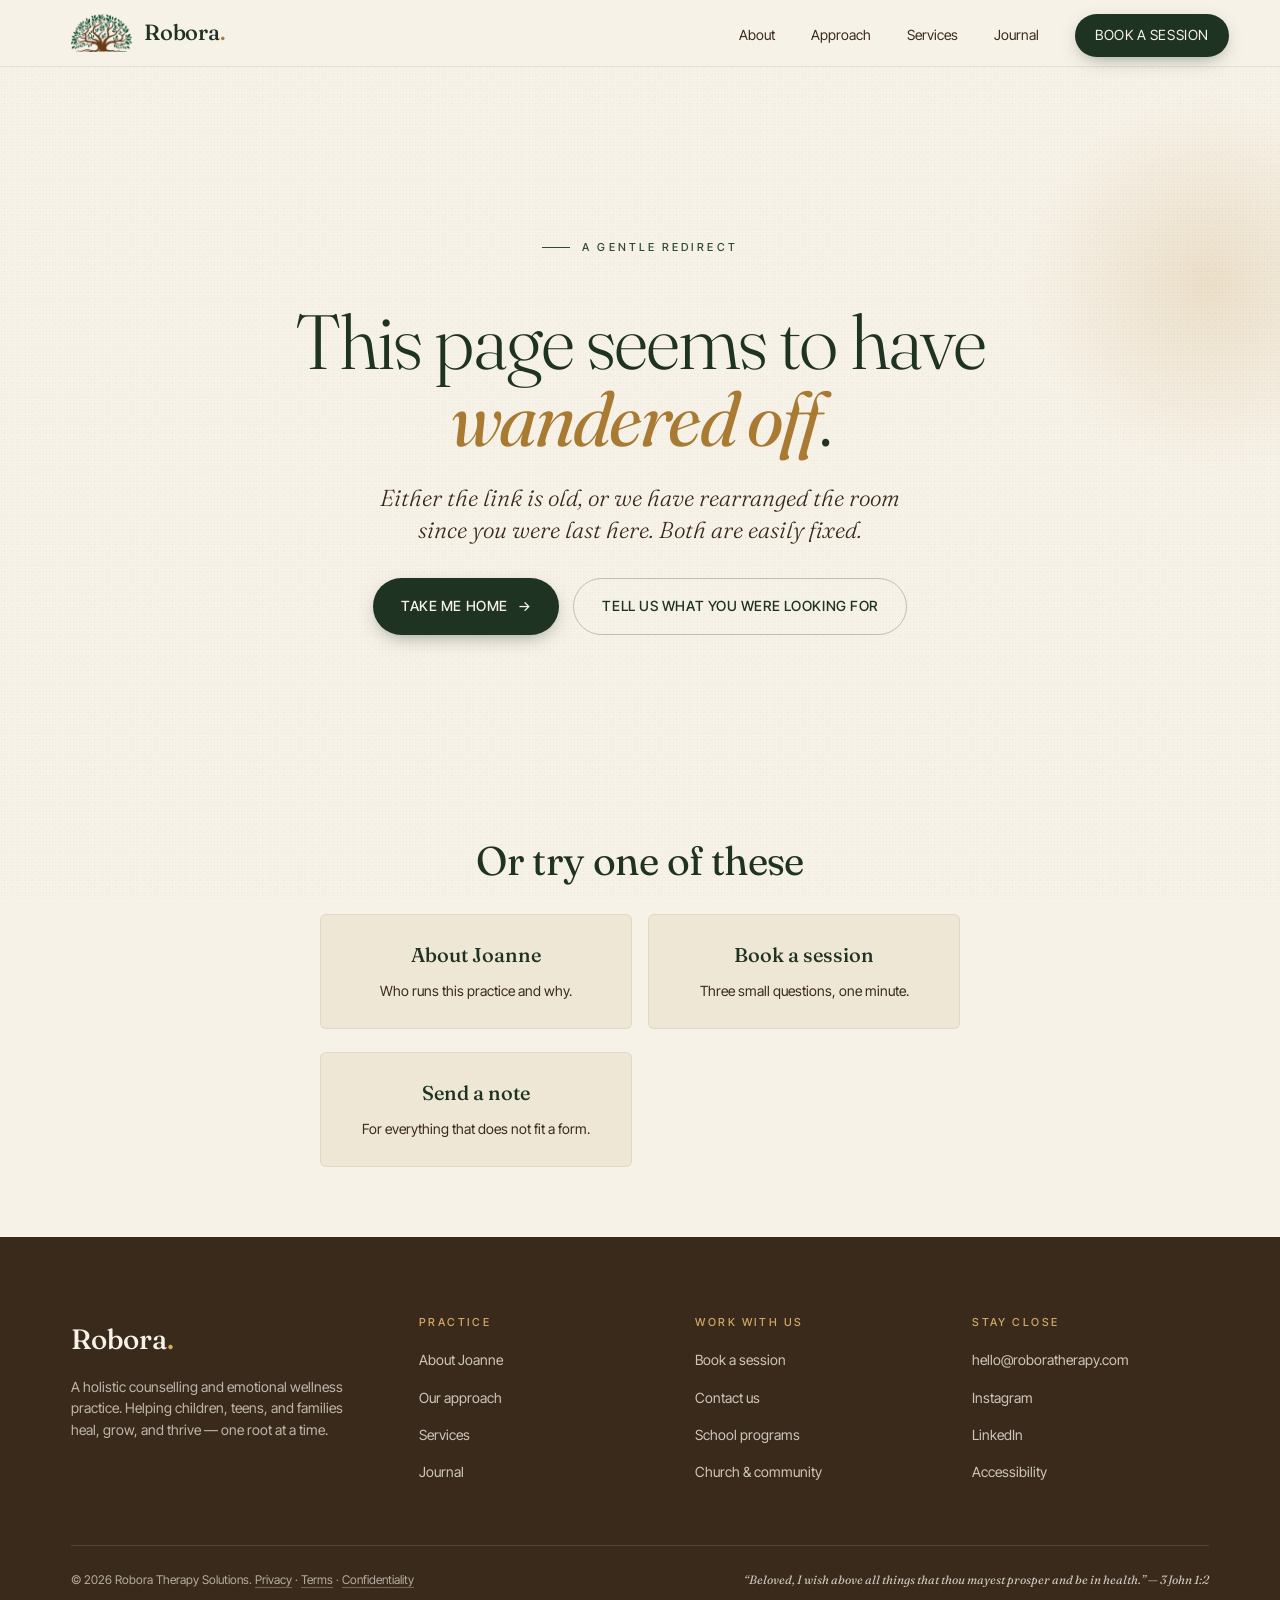
==== 404/index.html @ 683ee9f8 "Add files via upload" ====
<!DOCTYPE html>
<html lang="en">
<head>
<meta charset="UTF-8">
<meta name="viewport" content="width=device-width, initial-scale=1.0, viewport-fit=cover">
<title>Page not found · Robora Therapy Solutions</title>
<meta name="description" content="This page seems to have wandered off. A gentle redirect to where you were probably going.">
<meta name="theme-color" content="#1f3322">
<link rel="icon" type="image/png" href="../assets/img/logo-icon.png">

<!-- Open Graph -->
<meta property="og:title" content="Page not found · Robora Therapy Solutions">
<meta property="og:description" content="This page seems to have wandered off. A gentle redirect to where you were probably going.">
<meta property="og:type" content="website">
<meta property="og:image" content="../assets/img/joanne.jpg">

<!-- Fonts: Fraunces (display), Inter Tight (body), Caveat (handwritten accent) -->
<link rel="preconnect" href="https://fonts.googleapis.com">
<link rel="preconnect" href="https://fonts.gstatic.com" crossorigin>
<link href="https://fonts.googleapis.com/css2?family=Fraunces:ital,opsz,wght@0,9..144,300;0,9..144,400;0,9..144,500;1,9..144,300;1,9..144,400&family=Inter+Tight:wght@300;400;500;600&family=Caveat:wght@500&display=swap" rel="stylesheet">

<link rel="stylesheet" href="../assets/css/robora.css">
</head>
<body>

<a href="#main" class="sr-only">Skip to main content</a>

<nav class="nav" aria-label="Primary">
  <div class="nav-inner">
    <a href="../" class="nav-brand" aria-label="Robora Therapy Solutions, home">
      <img src="../assets/img/logo-icon.png" alt="">
      <span class="wm">Robora<i>.</i></span>
    </a>
  </div>
</nav>

<button class="nav-toggle" id="navToggle" aria-label="Open menu" aria-expanded="false" aria-controls="navLinks">
  <span class="bar"></span>
  <span class="bar"></span>
  <span class="bar"></span>
</button>
<div class="nav-links" id="navLinks">
  <a href="../about/">About</a>
  <a href="../#approach">Approach</a>
  <a href="../#services">Services</a>
  <a href="../#journal">Journal</a>
  <a href="../book/" class="btn btn-primary nav-cta">Book a session</a>
  <div class="nav-drawer-foot">Rooted in love. Restored by grace.</div>
</div>
<div class="nav-backdrop" id="navBackdrop" aria-hidden="true"></div>

<main id="main">

<section class="page-header" style="padding-top:clamp(120px,18vh,200px);">
  <div class="container text-center">
    <span class="eyebrow" style="justify-content:center;">A gentle redirect</span>
    <h1 class="reveal in" style="margin:24px auto;max-width:18ch;">This page seems to have <em>wandered off</em>.</h1>
    <p class="lede reveal in" style="margin:0 auto 32px;">Either the link is old, or we have rearranged the room since you were last here. Both are easily fixed.</p>
    <div class="actions" style="display:inline-flex;gap:14px;flex-wrap:wrap;justify-content:center;">
      <a href="../" class="btn btn-primary">Take me home <span class="arrow">→</span></a>
      <a href="../contact/" class="btn btn-ghost">Tell us what you were looking for</a>
    </div>
  </div>
</section>

<section class="section-tight">
  <div class="container">
    <div class="prose reveal" style="text-align:center;">
      <h2 style="text-align:center;">Or try one of these</h2>
      <ul style="list-style:none;padding:0;display:grid;grid-template-columns:repeat(auto-fit,minmax(220px,1fr));gap:16px;max-width:680px;margin:32px auto 0;">
        <li style="background:var(--paper);padding:24px;border-radius:6px;border:1px solid rgba(58,42,28,0.08);"><a href="../about/" style="border:none;padding:0;display:block;"><strong style="display:block;font-family:var(--font-display);font-size:20px;color:var(--moss-deep);margin-bottom:6px;">About Joanne</strong><span style="font-size:14px;color:var(--bark);">Who runs this practice and why.</span></a></li>
        <li style="background:var(--paper);padding:24px;border-radius:6px;border:1px solid rgba(58,42,28,0.08);"><a href="../book/" style="border:none;padding:0;display:block;"><strong style="display:block;font-family:var(--font-display);font-size:20px;color:var(--moss-deep);margin-bottom:6px;">Book a session</strong><span style="font-size:14px;color:var(--bark);">Three small questions, one minute.</span></a></li>
        <li style="background:var(--paper);padding:24px;border-radius:6px;border:1px solid rgba(58,42,28,0.08);"><a href="../contact/" style="border:none;padding:0;display:block;"><strong style="display:block;font-family:var(--font-display);font-size:20px;color:var(--moss-deep);margin-bottom:6px;">Send a note</strong><span style="font-size:14px;color:var(--bark);">For everything that does not fit a form.</span></a></li>
      </ul>
    </div>
  </div>
</section>

</main>

<footer class="foot">
  <div class="container">
    <div class="foot-top">
      <div class="foot-brand">
        <div class="wm">Robora<i>.</i></div>
        <p>A holistic counselling and emotional wellness practice. Helping children, teens, and families heal, grow, and thrive — one root at a time.</p>
      </div>
      <div class="foot-col">
        <h3>Practice</h3>
        <ul>
          <li><a href="../about/">About Joanne</a></li>
          <li><a href="../#approach">Our approach</a></li>
          <li><a href="../#services">Services</a></li>
          <li><a href="../#journal">Journal</a></li>
        </ul>
      </div>
      <div class="foot-col">
        <h3>Work with us</h3>
        <ul>
          <li><a href="../book/">Book a session</a></li>
          <li><a href="../contact/">Contact us</a></li>
          <li><a href="../#services">School programs</a></li>
          <li><a href="../#services">Church &amp; community</a></li>
        </ul>
      </div>
      <div class="foot-col">
        <h3>Stay close</h3>
        <ul>
          <li><a href="mailto:hello@roboratherapy.com">hello@roboratherapy.com</a></li>
          <li><a href="../contact/">Instagram</a></li>
          <li><a href="../contact/">LinkedIn</a></li>
          <li><a href="../accessibility/">Accessibility</a></li>
        </ul>
      </div>
    </div>
    <div class="foot-bot">
      <span>© 2026 Robora Therapy Solutions. <a href="../privacy/" style="color:inherit;border-bottom:1px solid rgba(247,242,232,0.3)">Privacy</a> · <a href="../terms/" style="color:inherit;border-bottom:1px solid rgba(247,242,232,0.3)">Terms</a> · <a href="../confidentiality/" style="color:inherit;border-bottom:1px solid rgba(247,242,232,0.3)">Confidentiality</a></span>
      <span class="scrip">“Beloved, I wish above all things that thou mayest prosper and be in health.” — 3 John 1:2</span>
    </div>
  </div>
</footer>

<script defer src="../assets/js/robora.js"></script>
</body>
</html>
---- assets/css/robora.css ----
/* =========================================================================
   ROBORA THERAPY SOLUTIONS · site stylesheet
   Single shared CSS for every page. Tokens, components, responsive rules.
   ========================================================================= */

:root{
  /* Earth + sanctuary palette */
  --ivory:        #f7f2e8;
  --paper:        #efe7d6;
  --paper-deep:   #e7dcc6;
  --bark:         #3a2a1c;
  --ink:          #1f1a14;
  --moss:         #2f4a32;
  --moss-deep:    #1f3322;
  --moss-soft:    #5a7a5d;
  --leaf:         #6a8a52;
  --gold:         #a87a32;
  --gold-warm:    #d3a766;
  --clay:         #b8704a;

  --max: 1240px;
  --pad: clamp(20px, 4vw, 56px);

  --font-display: "Fraunces", "Cormorant Garamond", Georgia, serif;
  --font-body:    "Inter Tight", -apple-system, BlinkMacSystemFont, "Segoe UI", system-ui, sans-serif;
  --font-hand:    "Caveat", "Bradley Hand", cursive;
  --font-mono:    ui-monospace, "SFMono-Regular", Menlo, Consolas, monospace;
}

*,*::before,*::after{ box-sizing: border-box; }
html{ scroll-behavior: smooth; }
body{
  margin: 0;
  background: var(--ivory);
  color: var(--ink);
  font-family: var(--font-body);
  font-weight: 400;
  font-size: 17px;
  line-height: 1.6;
  -webkit-font-smoothing: antialiased;
  text-rendering: optimizeLegibility;
  overflow-x: hidden;
}

/* Paper grain texture overlay */
body::before{
  content: "";
  position: fixed; inset: 0;
  pointer-events: none;
  background-image:
    radial-gradient(rgba(58,42,28,0.035) 1px, transparent 1px),
    radial-gradient(rgba(58,42,28,0.025) 1px, transparent 1px);
  background-size: 3px 3px, 7px 7px;
  background-position: 0 0, 1px 2px;
  z-index: 1;
  mix-blend-mode: multiply;
}

a{ color: inherit; text-decoration: none; }
img{ max-width: 100%; display: block; }
figure{ margin: 0; }

/* Body scroll lock when drawer open */
body.menu-open{ overflow: hidden; }

/* =========================================================================
   SHARED LAYOUT
   ========================================================================= */
.container{
  max-width: var(--max);
  margin: 0 auto;
  padding: 0 var(--pad);
  position: relative;
  z-index: 2;
}

.eyebrow{
  font-family: var(--font-body);
  font-size: 11px;
  letter-spacing: 0.28em;
  text-transform: uppercase;
  color: var(--moss);
  font-weight: 500;
  display: inline-flex;
  align-items: center;
  gap: 12px;
}
.eyebrow::before{
  content: "";
  width: 28px; height: 1px;
  background: var(--moss);
  display: inline-block;
}
.eyebrow.on-dark{ color: var(--gold-warm); }
.eyebrow.on-dark::before{ background: var(--gold-warm); }

/* Headings — common */
h1, h2, h3, h4{
  font-family: var(--font-display);
  font-weight: 400;
  letter-spacing: -0.015em;
  color: var(--moss-deep);
  margin: 0;
  line-height: 1.05;
}
h1 em, h2 em, h3 em{
  font-style: italic;
  font-weight: 400;
  color: var(--gold);
  font-feature-settings: "ss01";
}
h1 .ampersand{
  font-style: italic;
  font-weight: 300;
  color: var(--clay);
}

/* Buttons */
.btn{
  display: inline-flex;
  align-items: center;
  gap: 10px;
  padding: 16px 28px;
  border-radius: 999px;
  font-family: var(--font-body);
  font-size: 14px;
  font-weight: 500;
  letter-spacing: 0.04em;
  text-transform: uppercase;
  transition: transform .35s ease, background .35s ease, color .35s ease, box-shadow .35s ease;
  cursor: pointer;
  border: none;
}
.btn-primary{
  background: var(--moss-deep);
  color: var(--ivory);
  box-shadow: 0 6px 20px -8px rgba(31,51,34,0.6);
}
.btn-primary:hover, .btn-primary:focus-visible{
  background: var(--bark);
  transform: translateY(-2px);
  box-shadow: 0 12px 28px -10px rgba(31,51,34,0.7);
}
.btn-ghost{
  background: transparent;
  color: var(--moss-deep);
  border: 1px solid rgba(31,51,34,0.25);
}
.btn-ghost:hover, .btn-ghost:focus-visible{
  background: var(--moss-deep);
  color: var(--ivory);
  border-color: var(--moss-deep);
}
.btn-ghost.on-dark{ color: var(--ivory); border-color: rgba(247,242,232,0.3); }
.btn-ghost.on-dark:hover, .btn-ghost.on-dark:focus-visible{
  background: var(--ivory); color: var(--moss-deep);
}
.btn .arrow{ transition: transform .35s ease; }
.btn:hover .arrow, .btn:focus-visible .arrow{ transform: translateX(4px); }

/* =========================================================================
   NAV (sticky top, mobile drawer from right)
   ========================================================================= */
.nav{
  position: sticky; top: 0;
  z-index: 50;
  backdrop-filter: blur(14px);
  -webkit-backdrop-filter: blur(14px);
  background: rgba(247,242,232,0.82);
  border-bottom: 1px solid rgba(58,42,28,0.08);
}
.nav-inner{
  max-width: var(--max);
  margin: 0 auto;
  padding: 14px var(--pad);
  display: flex;
  align-items: center;
  justify-content: space-between;
  gap: 24px;
}
.nav-brand{
  display: flex; align-items: center; gap: 12px;
}
.nav-brand img{ height: 38px; width: auto; object-fit: contain; }
.nav-brand .wm{
  font-family: var(--font-display);
  font-size: 22px;
  font-weight: 500;
  color: var(--moss-deep);
  letter-spacing: -0.01em;
}
.nav-brand .wm i{ font-style: normal; color: var(--gold); }

.nav-links{
  display: flex;
  gap: 36px;
  align-items: center;
  position: fixed;
  top: 0;
  right: var(--pad);
  height: 71px;
  z-index: 60;
}
.nav-links .nav-drawer-foot{ display: none; }
.nav-links a{
  font-size: 14px;
  font-weight: 400;
  color: var(--bark);
  position: relative;
  transition: color .25s;
}
.nav-links a::after{
  content: "";
  position: absolute; left: 0; bottom: -4px;
  height: 1px; width: 0;
  background: var(--gold);
  transition: width .35s ease;
}
.nav-links a:hover, .nav-links a:focus-visible{ color: var(--moss-deep); }
.nav-links a:hover::after, .nav-links a:focus-visible::after{ width: 100%; }
.nav-links a.is-current{ color: var(--moss-deep); }
.nav-links a.is-current::after{ width: 100%; }
.nav-cta{
  padding: 10px 20px;
  font-size: 12px;
}
.nav-links a.btn-primary{ color: var(--ivory); }
.nav-links a.btn-primary:hover{ color: var(--ivory); }
.nav-links a.btn-primary::after{ display: none; }

.nav-toggle{
  display: none;
  background: none; border: none;
  width: 40px; height: 40px;
  cursor: pointer;
  color: var(--moss-deep);
  align-items: center; justify-content: center;
  position: relative;
  z-index: 110;
}
.nav-toggle .bar{
  position: absolute;
  left: 10px; right: 10px;
  height: 1.5px;
  background: var(--moss-deep);
  border-radius: 2px;
  transition: transform .35s ease, opacity .25s ease, top .35s ease;
}
.nav-toggle .bar:nth-child(1){ top: 14px; }
.nav-toggle .bar:nth-child(2){ top: 20px; }
.nav-toggle .bar:nth-child(3){ top: 26px; }
.nav-toggle.is-open .bar:nth-child(1){ top: 20px; transform: rotate(45deg); }
.nav-toggle.is-open .bar:nth-child(2){ opacity: 0; }
.nav-toggle.is-open .bar:nth-child(3){ top: 20px; transform: rotate(-45deg); }

@media (max-width: 880px){
  .nav-toggle{
    display: flex;
    position: fixed;
    top: 14px;
    right: var(--pad);
  }
}

.nav-backdrop{
  position: fixed; inset: 0;
  background: rgba(31,26,20,0.45);
  backdrop-filter: blur(2px);
  -webkit-backdrop-filter: blur(2px);
  opacity: 0;
  visibility: hidden;
  transition: opacity .4s ease, visibility .4s ease;
  z-index: 90;
}
.nav-backdrop.is-open{ opacity: 1; visibility: visible; }

@media (max-width: 880px){
  .nav-links{
    position: fixed;
    top: 0; right: 0;
    height: 100dvh;
    width: min(82vw, 360px);
    background: var(--ivory);
    border-left: 1px solid rgba(58,42,28,0.1);
    box-shadow: -24px 0 60px -20px rgba(31,26,20,0.25);
    display: flex;
    flex-direction: column;
    align-items: stretch;
    gap: 0;
    padding: 96px 32px 40px;
    transform: translateX(100%);
    transition: transform .45s cubic-bezier(0.22, 1, 0.36, 1);
    z-index: 100;
    overflow-y: auto;
    background-image: radial-gradient(rgba(58,42,28,0.03) 1px, transparent 1px);
    background-size: 4px 4px;
  }
  .nav-links.is-open{ transform: translateX(0); }
  .nav-links a{
    font-family: var(--font-display);
    font-size: 22px;
    font-weight: 400;
    color: var(--moss-deep);
    padding: 18px 0;
    border-bottom: 1px solid rgba(58,42,28,0.08);
    letter-spacing: -0.01em;
    opacity: 0;
    transform: translateX(20px);
    transition: opacity .4s ease, transform .4s ease, color .25s;
  }
  .nav-links a::after{ display: none; }
  .nav-links.is-open a{ opacity: 1; transform: translateX(0); }
  .nav-links.is-open a:nth-child(1){ transition-delay: .15s; }
  .nav-links.is-open a:nth-child(2){ transition-delay: .22s; }
  .nav-links.is-open a:nth-child(3){ transition-delay: .29s; }
  .nav-links.is-open a:nth-child(4){ transition-delay: .36s; }
  .nav-links.is-open a:nth-child(5){ transition-delay: .43s; }
  .nav-links .nav-cta{
    margin-top: 24px;
    align-self: stretch;
    text-align: center;
    justify-content: center;
    font-family: var(--font-body);
    font-size: 13px;
    padding: 16px 24px;
  }
  .nav-drawer-foot{
    display: block;
    margin-top: auto;
    padding-top: 32px;
    font-family: var(--font-display);
    font-style: italic;
    font-size: 13px;
    color: var(--bark);
    opacity: 0.6;
    letter-spacing: 0.02em;
  }
}

/* =========================================================================
   PAGE HEADER (used on all interior pages)
   ========================================================================= */
.page-header{
  padding: clamp(80px, 12vh, 130px) 0 clamp(40px, 6vh, 70px);
  position: relative;
}
.page-header::before{
  content: "";
  position: absolute;
  top: 4%; right: -120px;
  width: 380px; height: 380px;
  background: radial-gradient(circle, rgba(184,137,63,0.18) 0%, transparent 70%);
  pointer-events: none;
}
.page-header .eyebrow{ margin-bottom: 24px; }
.page-header h1{
  font-size: clamp(40px, 6vw, 78px);
  font-weight: 300;
  line-height: 1;
  letter-spacing: -0.025em;
  margin-bottom: 22px;
  max-width: 18ch;
}
.page-header .lede{
  font-family: var(--font-display);
  font-style: italic;
  font-size: clamp(20px, 1.8vw, 24px);
  font-weight: 300;
  color: var(--bark);
  line-height: 1.4;
  max-width: 38ch;
}

/* =========================================================================
   PROSE — long-form content blocks
   ========================================================================= */
.prose{
  max-width: 64ch;
  margin: 0 auto;
}
.prose p{
  margin: 0 0 1.2em;
  color: var(--bark);
  font-size: 17px;
  line-height: 1.7;
}
.prose p.lede{
  font-family: var(--font-display);
  font-style: italic;
  font-size: clamp(20px, 1.6vw, 23px);
  color: var(--bark);
  line-height: 1.45;
  padding-left: 22px;
  border-left: 2px solid var(--gold);
  margin-bottom: 32px;
}
.prose h2{
  font-size: clamp(28px, 3.4vw, 40px);
  font-weight: 400;
  margin: 2.2em 0 0.6em;
  letter-spacing: -0.015em;
}
.prose h3{
  font-family: var(--font-body);
  font-size: 18px;
  font-weight: 500;
  color: var(--moss-deep);
  letter-spacing: 0;
  margin: 1.8em 0 0.5em;
  text-transform: none;
}
.prose ul, .prose ol{
  padding-left: 22px;
  margin: 1em 0 1.4em;
  color: var(--bark);
}
.prose li{
  margin-bottom: 0.4em;
  line-height: 1.6;
}
.prose li::marker{ color: var(--gold); }
.prose strong{ color: var(--ink); font-weight: 500; }
.prose em{ font-style: italic; color: var(--bark); }
.prose a{
  color: var(--moss-deep);
  border-bottom: 1px solid var(--gold);
  transition: background .25s, color .25s;
  padding-bottom: 1px;
}
.prose a:hover, .prose a:focus-visible{
  background: rgba(184,137,63,0.12);
  color: var(--bark);
}
.prose blockquote{
  font-family: var(--font-display);
  font-style: italic;
  font-size: clamp(20px, 1.8vw, 24px);
  line-height: 1.4;
  color: var(--moss-deep);
  border-left: 2px solid var(--gold);
  padding: 8px 0 8px 24px;
  margin: 1.8em 0;
}
.prose hr{
  border: none;
  border-top: 1px solid rgba(58,42,28,0.15);
  margin: 3em auto;
  width: 60%;
}

/* =========================================================================
   SECTION DIVIDERS
   ========================================================================= */
.section{ padding: clamp(60px, 9vh, 110px) 0; }
.section-tight{ padding: clamp(50px, 7vh, 80px) 0; }

.section-dark{
  background: var(--moss-deep);
  color: var(--ivory);
  position: relative;
  overflow: hidden;
}
.section-dark::before{
  content: "";
  position: absolute; inset: 0;
  background:
    radial-gradient(circle at 10% 20%, rgba(184,137,63,0.16), transparent 40%),
    radial-gradient(circle at 90% 80%, rgba(106,138,82,0.18), transparent 45%);
  pointer-events: none;
}
.section-dark .container{ position: relative; }
.section-dark h2,
.section-dark h3{ color: var(--ivory); }
.section-dark p{ color: rgba(247,242,232,0.78); }
.section-dark h2 em,
.section-dark h3 em{ color: var(--gold-warm); }

.section-paper{
  background: var(--paper);
  border-top: 1px solid rgba(58,42,28,0.08);
  border-bottom: 1px solid rgba(58,42,28,0.08);
}

/* =========================================================================
   CTA BAND — used near bottom of most interior pages
   ========================================================================= */
.cta-band{
  padding: clamp(70px, 10vh, 110px) 0;
  background: var(--moss-deep);
  color: var(--ivory);
  text-align: center;
  position: relative;
  overflow: hidden;
}
.cta-band::before{
  content: "";
  position: absolute; inset: 0;
  background: radial-gradient(circle at 50% 100%, rgba(184,137,63,0.25), transparent 60%);
  pointer-events: none;
}
.cta-band .container{ position: relative; }
.cta-band .eyebrow{ color: var(--gold-warm); margin-bottom: 20px; }
.cta-band .eyebrow::before{ background: var(--gold-warm); }
.cta-band h2{
  font-size: clamp(32px, 4.4vw, 56px);
  font-weight: 300;
  color: var(--ivory);
  max-width: 22ch;
  margin: 0 auto 24px;
}
.cta-band h2 em{ color: var(--gold-warm); }
.cta-band p{
  color: rgba(247,242,232,0.78);
  max-width: 50ch;
  margin: 0 auto 32px;
  font-size: 17px;
}
.cta-band .actions{ display: inline-flex; gap: 14px; flex-wrap: wrap; justify-content: center; }
.cta-band .btn-ghost{
  color: var(--ivory);
  border-color: rgba(247,242,232,0.3);
}
.cta-band .btn-ghost:hover, .cta-band .btn-ghost:focus-visible{
  background: var(--ivory); color: var(--moss-deep);
}

/* =========================================================================
   FORMS
   ========================================================================= */
.form-card{
  background: var(--paper);
  padding: clamp(28px, 4vw, 48px);
  border-radius: 4px;
  border: 1px solid rgba(58,42,28,0.08);
  max-width: 640px;
  margin: 0 auto;
}
.form-card h2{
  font-size: clamp(26px, 3vw, 34px);
  margin-bottom: 8px;
}
.form-card .sub{
  font-size: 15px;
  color: var(--bark);
  margin: 0 0 28px;
}
.field{ margin-bottom: 18px; }
.field label{
  display: block;
  font-size: 11px;
  letter-spacing: 0.18em;
  text-transform: uppercase;
  color: var(--moss);
  margin-bottom: 8px;
  font-weight: 500;
}
.field label .required{ color: var(--clay); }
.field input,
.field select,
.field textarea{
  width: 100%;
  padding: 13px 14px;
  border: 1px solid rgba(58,42,28,0.18);
  background: var(--ivory);
  border-radius: 3px;
  font-family: var(--font-body);
  font-size: 15px;
  color: var(--ink);
  transition: border-color .25s, background .25s;
}
.field input:focus,
.field select:focus,
.field textarea:focus{
  outline: 2px solid var(--gold);
  outline-offset: 2px;
  border-color: var(--moss-deep);
  background: #fff;
}
.field textarea{ min-height: 120px; resize: vertical; }
.field-row{ display: grid; grid-template-columns: 1fr 1fr; gap: 14px; }
@media (max-width: 600px){ .field-row{ grid-template-columns: 1fr; } }
.field-help{
  font-size: 12px;
  color: var(--bark);
  margin-top: 6px;
  opacity: 0.7;
}
.form-card .btn{ width: 100%; justify-content: center; margin-top: 8px; }
.form-card .small{
  margin-top: 14px;
  font-size: 12px;
  color: var(--bark);
  text-align: center;
}

/* Radio / checkbox tiles — used in Book step 1 */
.option-tiles{
  display: grid;
  grid-template-columns: repeat(2, 1fr);
  gap: 10px;
}
@media (max-width: 540px){ .option-tiles{ grid-template-columns: 1fr; } }
.option-tile{
  display: block;
  padding: 14px 16px;
  border: 1px solid rgba(58,42,28,0.18);
  background: var(--ivory);
  border-radius: 4px;
  cursor: pointer;
  transition: all .25s ease;
  font-size: 15px;
  color: var(--bark);
}
.option-tile input{ position: absolute; opacity: 0; pointer-events: none; }
.option-tile:hover{ border-color: var(--moss-deep); }
.option-tile:has(input:checked){
  background: var(--moss-deep);
  border-color: var(--moss-deep);
  color: var(--ivory);
}
.option-tile:has(input:focus-visible){
  outline: 2px solid var(--gold);
  outline-offset: 2px;
}

/* =========================================================================
   DEFINITION LISTS / META LISTS
   ========================================================================= */
.meta-list{
  list-style: none;
  padding: 0; margin: 0;
  display: grid; gap: 22px;
}
.meta-list > div{
  display: grid;
  grid-template-columns: 130px 1fr;
  gap: 20px;
  padding-bottom: 18px;
  border-bottom: 1px solid rgba(58,42,28,0.12);
  align-items: baseline;
}
@media (max-width: 600px){
  .meta-list > div{ grid-template-columns: 1fr; gap: 4px; }
}
.meta-list dt{
  font-size: 11px;
  letter-spacing: 0.22em;
  text-transform: uppercase;
  color: var(--moss);
  font-weight: 500;
}
.meta-list dd{
  margin: 0;
  font-family: var(--font-display);
  font-size: 19px;
  color: var(--moss-deep);
  font-weight: 400;
}
.meta-list dd a{
  border-bottom: 1px solid var(--gold);
  padding-bottom: 1px;
  transition: color .2s;
}
.meta-list dd a:hover, .meta-list dd a:focus-visible{ color: var(--gold); }
.meta-list dd small{
  display: block;
  font-family: var(--font-body);
  font-size: 13px;
  color: var(--bark);
  margin-top: 4px;
  font-weight: 400;
}

/* =========================================================================
   TWO-COL LAYOUTS
   ========================================================================= */
.split{
  display: grid;
  grid-template-columns: 1fr 1fr;
  gap: clamp(40px, 6vw, 80px);
  align-items: start;
}
.split.split-narrow{
  grid-template-columns: 0.9fr 1.1fr;
}
.split.split-wide{
  grid-template-columns: 1.1fr 0.9fr;
}
@media (max-width: 880px){
  .split, .split.split-narrow, .split.split-wide{ grid-template-columns: 1fr; }
}

/* =========================================================================
   FOOTER
   ========================================================================= */
.foot{
  background: var(--bark);
  color: rgba(247,242,232,0.7);
  padding: 80px 0 40px;
}
.foot-top{
  display: grid;
  grid-template-columns: 1.3fr 1fr 1fr 1fr;
  gap: 40px;
  padding-bottom: 60px;
  border-bottom: 1px solid rgba(247,242,232,0.12);
}
.foot-brand .wm{
  font-family: var(--font-display);
  font-size: 28px;
  color: var(--ivory);
  font-weight: 500;
  margin-bottom: 14px;
  letter-spacing: -0.01em;
}
.foot-brand .wm i{ font-style: normal; color: var(--gold-warm); }
.foot-brand p{ max-width: 36ch; font-size: 14px; line-height: 1.55; margin: 0; }
.foot-col h3{
  font-family: var(--font-body);
  font-size: 11px;
  letter-spacing: 0.22em;
  text-transform: uppercase;
  color: var(--gold-warm);
  margin: 0 0 18px;
  font-weight: 500;
}
.foot-col ul{ list-style: none; padding: 0; margin: 0; display: grid; gap: 10px; }
.foot-col ul a{
  font-size: 14px;
  color: rgba(247,242,232,0.78);
  transition: color .25s;
}
.foot-col ul a:hover, .foot-col ul a:focus-visible{ color: var(--gold-warm); }
.foot-bot{
  padding-top: 24px;
  display: flex; justify-content: space-between; flex-wrap: wrap; gap: 14px;
  font-size: 12px;
  color: rgba(247,242,232,0.65);
}
.foot-bot .scrip{
  font-family: var(--font-display);
  font-style: italic;
  color: rgba(247,242,232,0.78);
}
@media (max-width: 880px){ .foot-top{ grid-template-columns: 1fr 1fr; } }
@media (max-width: 540px){ .foot-top{ grid-template-columns: 1fr; } }

/* =========================================================================
   REVEAL ON SCROLL
   ========================================================================= */
.reveal{
  opacity: 0;
  transform: translateY(24px);
  transition: opacity .9s ease, transform .9s ease;
}
.reveal.in{
  opacity: 1;
  transform: translateY(0);
}

@media (prefers-reduced-motion: reduce){
  *{ animation: none !important; transition: none !important; }
  .reveal{ opacity: 1; transform: none; }
  html{ scroll-behavior: auto; }
}

/* =========================================================================
   UTILITY
   ========================================================================= */
.text-center{ text-align: center; }
.mb-0{ margin-bottom: 0 !important; }
.mt-3{ margin-top: 3em; }
.muted{ color: var(--bark); opacity: 0.7; }
.sr-only{
  position: absolute;
  width: 1px; height: 1px;
  padding: 0; margin: -1px;
  overflow: hidden;
  clip: rect(0,0,0,0);
  white-space: nowrap;
  border: 0;
}
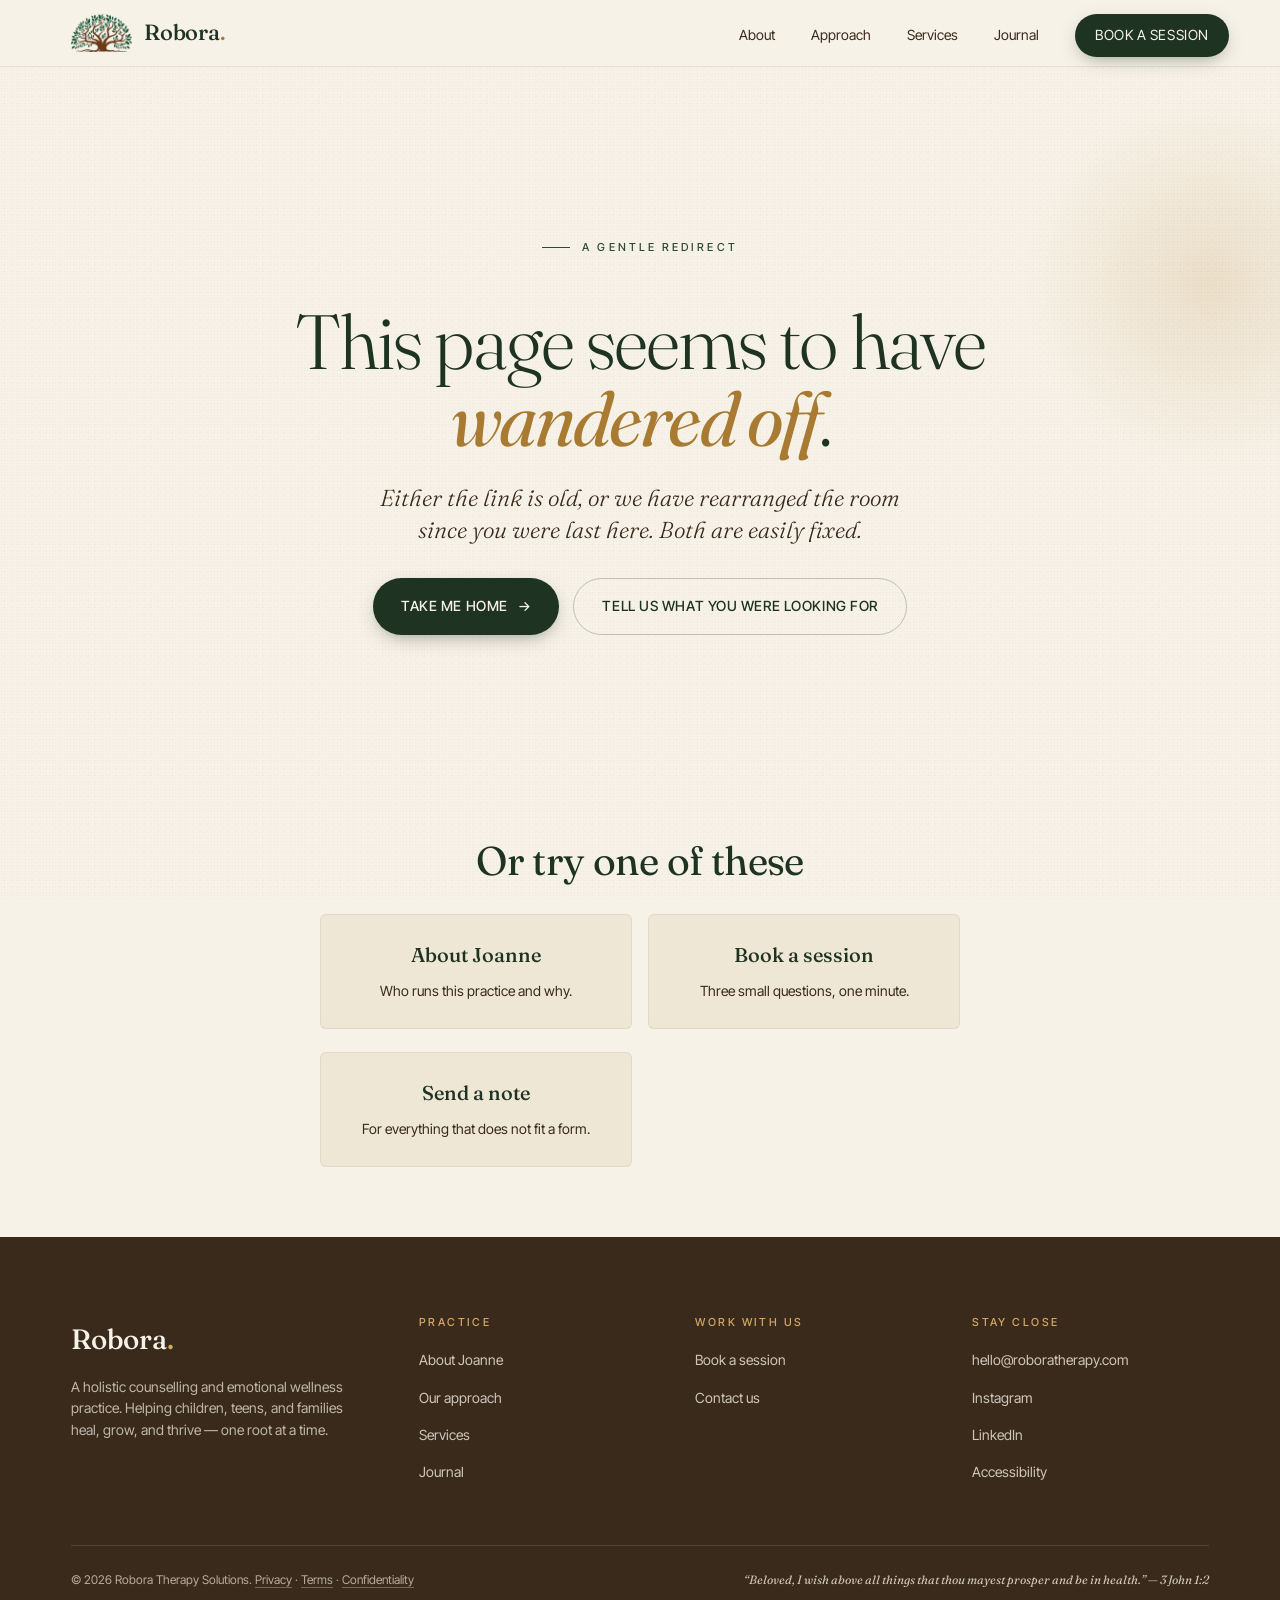
==== commit 18d2ef04: "Add files via upload" ====
--- a/404/index.html
+++ b/404/index.html
@@ -99,8 +99,6 @@
         <ul>
           <li><a href="../book/">Book a session</a></li>
           <li><a href="../contact/">Contact us</a></li>
-          <li><a href="../#services">School programs</a></li>
-          <li><a href="../#services">Church &amp; community</a></li>
         </ul>
       </div>
       <div class="foot-col">
--- a/assets/css/robora.css
+++ b/assets/css/robora.css
@@ -780,3 +780,786 @@
   white-space: nowrap;
   border: 0;
 }
+
+/* =========================================================================
+   HOMEPAGE COMPONENT STYLES (migrated from original inline <style>)
+   These selectors apply only on /index.html — hero, about, roots, services,
+   audiences, journal, contact-section. Subpages use .page-header instead.
+   ========================================================================= */
+
+.hero{
+  position: relative;
+  padding: clamp(60px, 10vh, 110px) 0 clamp(80px, 12vh, 140px);
+  overflow: hidden;
+}
+.hero-grid{
+  display: grid;
+  grid-template-columns: 1.15fr 0.85fr;
+  gap: clamp(40px, 6vw, 80px);
+  align-items: center;
+}
+.hero-eyebrow{ margin-bottom: 32px; }
+.hero h1{
+  font-size: clamp(46px, 7.2vw, 92px);
+  font-weight: 300;
+  line-height: 0.98;
+  letter-spacing: -0.025em;
+  margin-bottom: 28px;
+  color: var(--moss-deep);
+}
+.hero h1 em{
+  font-style: italic;
+  font-weight: 400;
+  color: var(--gold);
+  font-feature-settings: "ss01";
+}
+.hero h1 .ampersand{
+  font-style: italic;
+  font-weight: 300;
+  color: var(--clay);
+}
+.hero-sub{
+  font-size: clamp(17px, 1.4vw, 19px);
+  color: var(--bark);
+  max-width: 540px;
+  margin-bottom: 40px;
+  line-height: 1.55;
+}
+.hero-actions{ display: flex; gap: 14px; flex-wrap: wrap; }
+
+.hero-meta{
+  margin-top: 56px;
+  padding-top: 28px;
+  border-top: 1px solid rgba(58,42,28,0.12);
+  display: flex;
+  gap: 36px;
+  flex-wrap: wrap;
+}
+.hero-meta div{
+  font-size: 13px;
+  line-height: 1.4;
+  color: var(--bark);
+}
+.hero-meta strong{
+  display:block;
+  font-family: var(--font-display);
+  font-size: 22px;
+  font-weight: 500;
+  color: var(--moss-deep);
+  margin-bottom: 4px;
+  letter-spacing: -0.01em;
+}
+
+/* hero visual: layered tree composition */
+.hero-visual{
+  position: relative;
+  aspect-ratio: 4/5;
+  display: flex;
+  align-items: center;
+  justify-content: center;
+}
+.hero-visual .frame{
+  position: absolute;
+  inset: 8% 4%;
+  background:
+    radial-gradient(ellipse at 50% 40%, rgba(106,138,82,0.18), transparent 70%),
+    linear-gradient(180deg, var(--paper) 0%, var(--paper-deep) 100%);
+  border-radius: 50% 50% 50% 50% / 60% 60% 40% 40%;
+  box-shadow:
+    inset 0 0 80px rgba(31,51,34,0.08),
+    0 30px 60px -20px rgba(31,51,34,0.18);
+}
+.hero-visual svg.tree{
+  position: relative;
+  z-index: 2;
+  width: 88%;
+  height: auto;
+  filter: drop-shadow(0 18px 24px rgba(31,51,34,0.18));
+  animation: sway 9s ease-in-out infinite;
+  transform-origin: 50% 95%;
+}
+@keyframes sway{
+  0%,100%{ transform: rotate(-0.6deg); }
+  50%{ transform: rotate(0.6deg); }
+}
+.hero-visual .badge{
+  position: absolute;
+  background: var(--ivory);
+  border: 1px solid rgba(58,42,28,0.12);
+  padding: 12px 18px;
+  border-radius: 999px;
+  font-family: var(--font-hand);
+  font-size: 22px;
+  color: var(--moss-deep);
+  z-index: 3;
+  box-shadow: 0 12px 28px -16px rgba(31,51,34,0.4);
+}
+.hero-visual .badge.b1{ top: 8%; right: -2%; transform: rotate(6deg); }
+.hero-visual .badge.b2{ bottom: 14%; left: -4%; transform: rotate(-5deg); }
+.hero-visual .badge i{ font-style: normal; color: var(--gold); }
+
+/* corner ornament */
+.hero::before{
+  content:"";
+  position: absolute;
+  top: 4%; right: -120px;
+  width: 380px; height: 380px;
+  background: radial-gradient(circle, rgba(184,137,63,0.18) 0%, transparent 70%);
+  pointer-events: none;
+}
+.hero::after{
+  content:"Roborare · to strengthen";
+  position: absolute;
+  left: var(--pad);
+  bottom: 24px;
+  font-family: var(--font-display);
+  font-style: italic;
+  font-size: 13px;
+  color: var(--bark);
+  opacity: 0.55;
+  letter-spacing: 0.04em;
+}
+
+@media (max-width: 880px){
+  .hero-grid{ grid-template-columns: 1fr; }
+  .hero-visual{ aspect-ratio: 1/1; max-width: 460px; margin: 0 auto; }
+}
+
+/* ─────────────────────────────────────────
+   ABOUT (founder)
+   ───────────────────────────────────────── */
+.about{
+  padding: clamp(80px, 12vh, 140px) 0;
+  position: relative;
+}
+.about-grid{
+  display: grid;
+  grid-template-columns: 0.9fr 1.1fr;
+  gap: clamp(40px, 6vw, 88px);
+  align-items: start;
+}
+.about-portrait{
+  position: relative;
+  aspect-ratio: 4/5;
+  border-radius: 6px;
+  overflow: hidden;
+  background: var(--paper-deep); /* fallback while photo loads */
+  box-shadow: 0 30px 60px -30px rgba(31,26,20,0.25);
+}
+.about-portrait .portrait-photo{
+  position: absolute;
+  inset: 0;
+  width: 100%;
+  height: 100%;
+  object-fit: cover;
+  object-position: center 18%; /* keep Joanne's face well above the name tag */
+  display: block;
+}
+/* subtle warm tone overlay to harmonize with site palette */
+.about-portrait::after{
+  content:"";
+  position: absolute; inset: 0;
+  background: linear-gradient(180deg, transparent 55%, rgba(31,26,20,0.18) 100%);
+  pointer-events: none;
+}
+.about-portrait .name-tag{
+  position: absolute;
+  bottom: 24px; left: 24px; right: 24px;
+  background: rgba(247,242,232,0.96);
+  backdrop-filter: blur(4px);
+  -webkit-backdrop-filter: blur(4px);
+  border-radius: 4px;
+  padding: 14px 18px;
+  z-index: 2;
+  box-shadow: 0 6px 20px -10px rgba(31,26,20,0.3);
+}
+.about-portrait .name-tag .n{
+  font-family: var(--font-display);
+  font-size: 22px;
+  color: var(--moss-deep);
+  font-weight: 500;
+  letter-spacing: -0.01em;
+}
+.about-portrait .name-tag .r{
+  font-size: 12px;
+  letter-spacing: 0.18em;
+  text-transform: uppercase;
+  color: var(--bark);
+  margin-top: 2px;
+}
+.about-portrait .frame-mark{
+  position: absolute;
+  top: 14px; right: 14px;
+  font-family: var(--font-hand);
+  font-size: 26px;
+  color: var(--ivory);
+  z-index: 2;
+  transform: rotate(4deg);
+  text-shadow: 0 2px 8px rgba(31,26,20,0.4);
+}
+
+.about-content h2{
+  font-size: clamp(36px, 4.4vw, 60px);
+  font-weight: 300;
+  margin-bottom: 28px;
+}
+.about-content h2 em{ font-style: italic; color: var(--gold); }
+.about-content .lede{
+  font-family: var(--font-display);
+  font-style: italic;
+  font-size: clamp(20px, 1.6vw, 23px);
+  font-weight: 300;
+  color: var(--bark);
+  line-height: 1.4;
+  margin-bottom: 28px;
+  padding-left: 22px;
+  border-left: 2px solid var(--gold);
+}
+.about-content p{
+  margin: 0 0 18px;
+  color: var(--bark);
+  max-width: 56ch;
+}
+.about-sig{
+  margin-top: 32px;
+  font-family: var(--font-hand);
+  font-size: 36px;
+  color: var(--moss-deep);
+  line-height: 1;
+}
+.about-sig + .role{
+  font-size: 12px;
+  letter-spacing: 0.22em;
+  text-transform: uppercase;
+  color: var(--bark);
+  margin-top: 4px;
+}
+
+@media (max-width: 880px){
+  .about-grid{ grid-template-columns: 1fr; }
+  .about-portrait{ max-width: 420px; }
+}
+
+/* ─────────────────────────────────────────
+   FOUR ROOTS (pillars)
+   ───────────────────────────────────────── */
+.approach{
+  background: var(--moss-deep);
+  color: var(--ivory);
+  padding: clamp(90px, 13vh, 150px) 0;
+  position: relative;
+  overflow: hidden;
+}
+.approach::before{
+  content:"";
+  position:absolute; inset:0;
+  background:
+    radial-gradient(circle at 10% 20%, rgba(184,137,63,0.16), transparent 40%),
+    radial-gradient(circle at 90% 80%, rgba(106,138,82,0.18), transparent 45%);
+  pointer-events: none;
+}
+.approach .container{ position: relative; }
+.approach-head{
+  display: grid;
+  grid-template-columns: 1fr 1fr;
+  gap: 60px;
+  align-items: end;
+  margin-bottom: 80px;
+}
+.approach-head .eyebrow{ color: var(--gold-warm); }
+.approach-head .eyebrow::before{ background: var(--gold-warm); }
+.approach-head h2{
+  font-size: clamp(40px, 5.6vw, 76px);
+  font-weight: 300;
+  color: var(--ivory);
+  line-height: 1;
+}
+.approach-head h2 em{
+  font-style: italic;
+  color: var(--gold-warm);
+}
+.approach-head p{
+  color: rgba(247,242,232,0.78);
+  max-width: 46ch;
+  font-size: 17px;
+}
+.approach-grid{
+  display: grid;
+  grid-template-columns: repeat(4, 1fr);
+  gap: 0;
+  border-top: 1px solid rgba(247,242,232,0.18);
+  border-bottom: 1px solid rgba(247,242,232,0.18);
+}
+.root{
+  padding: 44px 32px 48px;
+  border-right: 1px solid rgba(247,242,232,0.12);
+  position: relative;
+  transition: background .4s ease;
+}
+.root:last-child{ border-right: none; }
+.root:hover{ background: rgba(184,137,63,0.07); }
+.root .num{
+  font-family: var(--font-display);
+  font-style: italic;
+  font-size: 14px;
+  color: var(--gold-warm);
+  margin-bottom: 28px;
+}
+.root h3{
+  font-size: 30px;
+  color: var(--ivory);
+  font-weight: 400;
+  margin-bottom: 18px;
+  letter-spacing: -0.01em;
+}
+.root .core{
+  font-family: var(--font-display);
+  font-style: italic;
+  font-size: 17px;
+  color: var(--gold-warm);
+  margin-bottom: 18px;
+  line-height: 1.4;
+}
+.root p{
+  font-size: 15px;
+  color: rgba(247,242,232,0.78);
+  line-height: 1.55;
+  margin: 0;
+}
+@media (max-width: 980px){
+  .approach-head{ grid-template-columns: 1fr; gap: 24px; }
+  .approach-grid{ grid-template-columns: 1fr 1fr; }
+  .root:nth-child(2){ border-right: none; }
+  .root:nth-child(1), .root:nth-child(2){ border-bottom: 1px solid rgba(247,242,232,0.12); }
+}
+@media (max-width: 560px){
+  .approach-grid{ grid-template-columns: 1fr; }
+  .root{ border-right: none !important; border-bottom: 1px solid rgba(247,242,232,0.12) !important; }
+  .root:last-child{ border-bottom: none !important; }
+}
+
+/* ─────────────────────────────────────────
+   SERVICES
+   ───────────────────────────────────────── */
+.services{
+  padding: clamp(90px, 13vh, 150px) 0;
+  position: relative;
+}
+.services-head{
+  display: grid;
+  grid-template-columns: 1fr 1fr;
+  gap: 60px;
+  margin-bottom: 80px;
+  align-items: end;
+}
+.services-head h2{
+  font-size: clamp(40px, 5.4vw, 72px);
+  font-weight: 300;
+}
+.services-head h2 em{ font-style: italic; color: var(--gold); }
+.services-head p{
+  color: var(--bark);
+  max-width: 50ch;
+  font-size: 17px;
+}
+.services-grid{
+  display: grid;
+  grid-template-columns: repeat(3, 1fr);
+  gap: 24px;
+}
+.service{
+  background: var(--paper);
+  border-radius: 4px;
+  padding: 36px 30px 32px;
+  transition: transform .35s ease, background .35s ease;
+  position: relative;
+  overflow: hidden;
+  border: 1px solid rgba(58,42,28,0.06);
+}
+.service:hover{
+  transform: translateY(-4px);
+  background: var(--paper-deep);
+}
+.service .icon{
+  width: 44px; height: 44px;
+  display: flex; align-items: center; justify-content: center;
+  margin-bottom: 24px;
+  color: var(--moss-deep);
+}
+.service h3{
+  font-size: 22px;
+  font-weight: 500;
+  margin-bottom: 12px;
+  color: var(--moss-deep);
+  letter-spacing: -0.005em;
+}
+.service p{
+  font-size: 14.5px;
+  color: var(--bark);
+  margin: 0 0 20px;
+  line-height: 1.55;
+}
+.service .age{
+  font-size: 11px;
+  letter-spacing: 0.2em;
+  text-transform: uppercase;
+  color: var(--gold);
+  font-weight: 500;
+}
+.service.featured{
+  background: var(--moss-deep);
+  color: var(--ivory);
+}
+.service.featured h3, .service.featured .icon{ color: var(--ivory); }
+.service.featured p{ color: rgba(247,242,232,0.78); }
+.service.featured .age{ color: var(--gold-warm); }
+.service.featured:hover{ background: var(--bark); }
+
+@media (max-width: 980px){
+  .services-head{ grid-template-columns: 1fr; }
+  .services-grid{ grid-template-columns: 1fr 1fr; }
+}
+@media (max-width: 600px){
+  .services-grid{ grid-template-columns: 1fr; }
+}
+
+/* ─────────────────────────────────────────
+   AUDIENCES — strip
+   ───────────────────────────────────────── */
+.audiences{
+  background: var(--paper);
+  padding: clamp(80px, 11vh, 130px) 0;
+  border-top: 1px solid rgba(58,42,28,0.08);
+  border-bottom: 1px solid rgba(58,42,28,0.08);
+}
+.aud-head{
+  text-align: center;
+  margin-bottom: 64px;
+}
+.aud-head h2{
+  font-size: clamp(34px, 4.2vw, 54px);
+  font-weight: 300;
+  margin: 18px auto 0;
+  max-width: 22ch;
+}
+.aud-head h2 em{ font-style: italic; color: var(--gold); }
+.aud-grid{
+  display: grid;
+  grid-template-columns: repeat(4, 1fr);
+  gap: 30px;
+}
+.aud{
+  text-align: center;
+}
+.aud .ring{
+  width: 88px; height: 88px;
+  margin: 0 auto 20px;
+  border-radius: 50%;
+  border: 1px dashed rgba(58,42,28,0.3);
+  display: flex; align-items: center; justify-content: center;
+  background: var(--ivory);
+  color: var(--moss-deep);
+  transition: transform .4s ease, border-color .4s ease;
+}
+.aud:hover .ring{
+  transform: rotate(8deg);
+  border-color: var(--gold);
+}
+.aud h3{
+  font-size: 20px;
+  font-weight: 500;
+  margin-bottom: 8px;
+  letter-spacing: -0.005em;
+}
+.aud p{
+  font-size: 14px;
+  color: var(--bark);
+  max-width: 24ch;
+  margin: 0 auto;
+  line-height: 1.5;
+}
+@media (max-width: 880px){ .aud-grid{ grid-template-columns: 1fr 1fr; } }
+
+/* ─────────────────────────────────────────
+   APPROACH — split with quote
+   ───────────────────────────────────────── */
+.approach{
+  padding: clamp(90px, 13vh, 150px) 0;
+}
+.approach-grid{
+  display: grid;
+  grid-template-columns: 1fr 1fr;
+  gap: clamp(40px, 6vw, 80px);
+  align-items: center;
+}
+.approach-content h2{
+  font-size: clamp(34px, 4.4vw, 56px);
+  font-weight: 300;
+  margin-bottom: 28px;
+}
+.approach-content h2 em{ font-style: italic; color: var(--gold); }
+.approach-content p{
+  color: var(--bark);
+  max-width: 52ch;
+  margin: 0 0 18px;
+}
+.approach-list{
+  list-style: none;
+  padding: 0; margin: 32px 0 0;
+  display: grid; gap: 14px;
+}
+.approach-list li{
+  display: flex; gap: 16px;
+  font-size: 15px;
+  color: var(--bark);
+  padding-bottom: 14px;
+  border-bottom: 1px solid rgba(58,42,28,0.1);
+}
+.approach-list li::before{
+  content: counter(step, decimal-leading-zero);
+  counter-increment: step;
+  font-family: var(--font-display);
+  font-style: italic;
+  font-size: 14px;
+  color: var(--gold);
+  min-width: 28px;
+}
+.approach-list{ counter-reset: step; }
+
+.pull-quote{
+  background: var(--ivory);
+  border: 1px solid rgba(58,42,28,0.1);
+  padding: 48px 40px;
+  border-radius: 4px;
+  position: relative;
+  box-shadow: 0 30px 60px -30px rgba(31,51,34,0.18);
+  margin: 0; /* override default <figure> UA margin */
+}
+.pull-quote::before{
+  content: "“";
+  position: absolute;
+  top: -10px; left: 24px;
+  font-family: var(--font-display);
+  font-size: 120px;
+  line-height: 1;
+  color: var(--gold);
+  opacity: 0.4;
+}
+.pull-quote blockquote{
+  font-family: var(--font-display);
+  font-style: italic;
+  font-size: clamp(22px, 2vw, 28px);
+  font-weight: 300;
+  line-height: 1.35;
+  color: var(--moss-deep);
+  display: block;
+  margin: 0 0 28px; /* override default <blockquote> UA margins */
+  quotes: none;
+}
+.pull-quote .src{
+  font-size: 12px;
+  letter-spacing: 0.22em;
+  text-transform: uppercase;
+  color: var(--bark);
+}
+.pull-quote .src strong{
+  display:block;
+  font-family: var(--font-display);
+  font-style: italic;
+  font-size: 18px;
+  letter-spacing: 0;
+  text-transform: none;
+  color: var(--moss-deep);
+  margin-bottom: 4px;
+  font-weight: 400;
+}
+@media (max-width: 880px){ .approach-grid{ grid-template-columns: 1fr; } }
+
+/* ─────────────────────────────────────────
+   JOURNAL teaser
+   ───────────────────────────────────────── */
+.journal{
+  background: var(--moss-deep);
+  color: var(--ivory);
+  padding: clamp(80px, 12vh, 130px) 0;
+}
+.journal-head{
+  display: flex; justify-content: space-between; align-items: end;
+  gap: 30px; margin-bottom: 60px; flex-wrap: wrap;
+}
+.journal-head h2{
+  font-size: clamp(36px, 4.6vw, 60px);
+  color: var(--ivory);
+  font-weight: 300;
+}
+.journal-head h2 em{ font-style: italic; color: var(--gold-warm); }
+.journal-head .eyebrow{ color: var(--gold-warm); }
+.journal-head .eyebrow::before{ background: var(--gold-warm); }
+.journal-grid{
+  display: grid;
+  grid-template-columns: repeat(3, 1fr);
+  gap: 32px;
+}
+.post{
+  display: flex; flex-direction: column;
+  cursor: pointer;
+  transition: transform .35s ease;
+}
+.post:hover{ transform: translateY(-4px); }
+.post .img{
+  aspect-ratio: 4/3;
+  border-radius: 4px;
+  margin-bottom: 22px;
+  position: relative;
+  overflow: hidden;
+}
+.post-1 .img{
+  background:
+    radial-gradient(circle at 30% 30%, #8aa872, transparent 60%),
+    linear-gradient(135deg, #5a7a5d, #2f4a32);
+}
+.post-2 .img{
+  background:
+    radial-gradient(circle at 70% 30%, #d3a766, transparent 60%),
+    linear-gradient(135deg, #b8704a, #6e3e26);
+}
+.post-3 .img{
+  background:
+    radial-gradient(circle at 40% 60%, #cdbb95, transparent 60%),
+    linear-gradient(135deg, #7d8a6f, #3a4a3a);
+}
+.post .img::after{
+  content:"";
+  position:absolute; inset: 0;
+  background-image: radial-gradient(rgba(247,242,232,0.07) 1px, transparent 1px);
+  background-size: 4px 4px;
+}
+.post .meta{
+  font-size: 11px;
+  letter-spacing: 0.2em;
+  text-transform: uppercase;
+  color: var(--gold-warm);
+  margin-bottom: 12px;
+}
+.post h3{
+  font-size: 22px;
+  font-weight: 400;
+  color: var(--ivory);
+  line-height: 1.25;
+  margin-bottom: 12px;
+}
+.post p{
+  font-size: 14.5px;
+  color: rgba(247,242,232,0.72);
+  margin: 0;
+  line-height: 1.55;
+}
+@media (max-width: 880px){ .journal-grid{ grid-template-columns: 1fr; } }
+
+/* ─────────────────────────────────────────
+   CONTACT
+   ───────────────────────────────────────── */
+.contact{
+  padding: clamp(90px, 13vh, 150px) 0;
+  position: relative;
+  overflow: hidden;
+}
+.contact::before{
+  content:"";
+  position:absolute;
+  top: -200px; right: -200px;
+  width: 540px; height: 540px;
+  border-radius: 50%;
+  background: radial-gradient(circle, rgba(184,137,63,0.14), transparent 70%);
+  pointer-events: none;
+}
+.contact-grid{
+  display: grid;
+  grid-template-columns: 1.05fr 0.95fr;
+  gap: clamp(40px, 6vw, 80px);
+  align-items: start;
+}
+.contact h2{
+  font-size: clamp(40px, 5vw, 72px);
+  font-weight: 300;
+  margin-bottom: 24px;
+  line-height: 1.02;
+}
+.contact h2 em{ font-style: italic; color: var(--gold); }
+.contact .lede{
+  color: var(--bark);
+  font-size: 17px;
+  max-width: 50ch;
+  margin-bottom: 36px;
+}
+.contact-list{
+  list-style: none;
+  padding: 0; margin: 0;
+  display: grid; gap: 22px;
+}
+.contact-list > div{
+  display: grid;
+  grid-template-columns: 110px 1fr;
+  gap: 20px;
+  padding-bottom: 20px;
+  border-bottom: 1px solid rgba(58,42,28,0.12);
+  align-items: baseline;
+}
+.contact-list dt{
+  font-size: 11px;
+  letter-spacing: 0.22em;
+  text-transform: uppercase;
+  color: var(--moss);
+  font-weight: 500;
+}
+.contact-list dd{
+  margin: 0;
+  font-family: var(--font-display);
+  font-size: 19px;
+  color: var(--moss-deep);
+  font-weight: 400;
+}
+.contact-list dd a:hover{ color: var(--gold); }
+.contact-list dd small{
+  display:block;
+  font-family: var(--font-body);
+  font-size: 13px;
+  color: var(--bark);
+  margin-top: 4px;
+  font-weight: 400;
+}
+
+.contact-form{
+  background: var(--paper);
+  padding: 40px 36px;
+  border-radius: 4px;
+  border: 1px solid rgba(58,42,28,0.08);
+}
+.contact-form h3{
+  font-size: 24px;
+  font-weight: 500;
+  margin-bottom: 8px;
+  color: var(--moss-deep);
+}
+.contact-form .sub{
+  font-size: 14px;
+  color: var(--bark);
+  margin-bottom: 26px;
+}
+.contact-form .btn{ width: 100%; justify-content: center; margin-top: 8px; }
+.contact-form .small{
+  margin-top: 14px;
+  font-size: 12px;
+  color: var(--bark);
+  text-align: center;
+}
+
+@media (max-width: 880px){
+  .contact-grid{ grid-template-columns: 1fr; }
+  .contact-list > div{ grid-template-columns: 1fr; gap: 4px; }
+  .field-row{ grid-template-columns: 1fr; }
+}
+
+/* ─────────────────────────────────────────
+   FOOTER
+   ───────────────────────────────────────── */
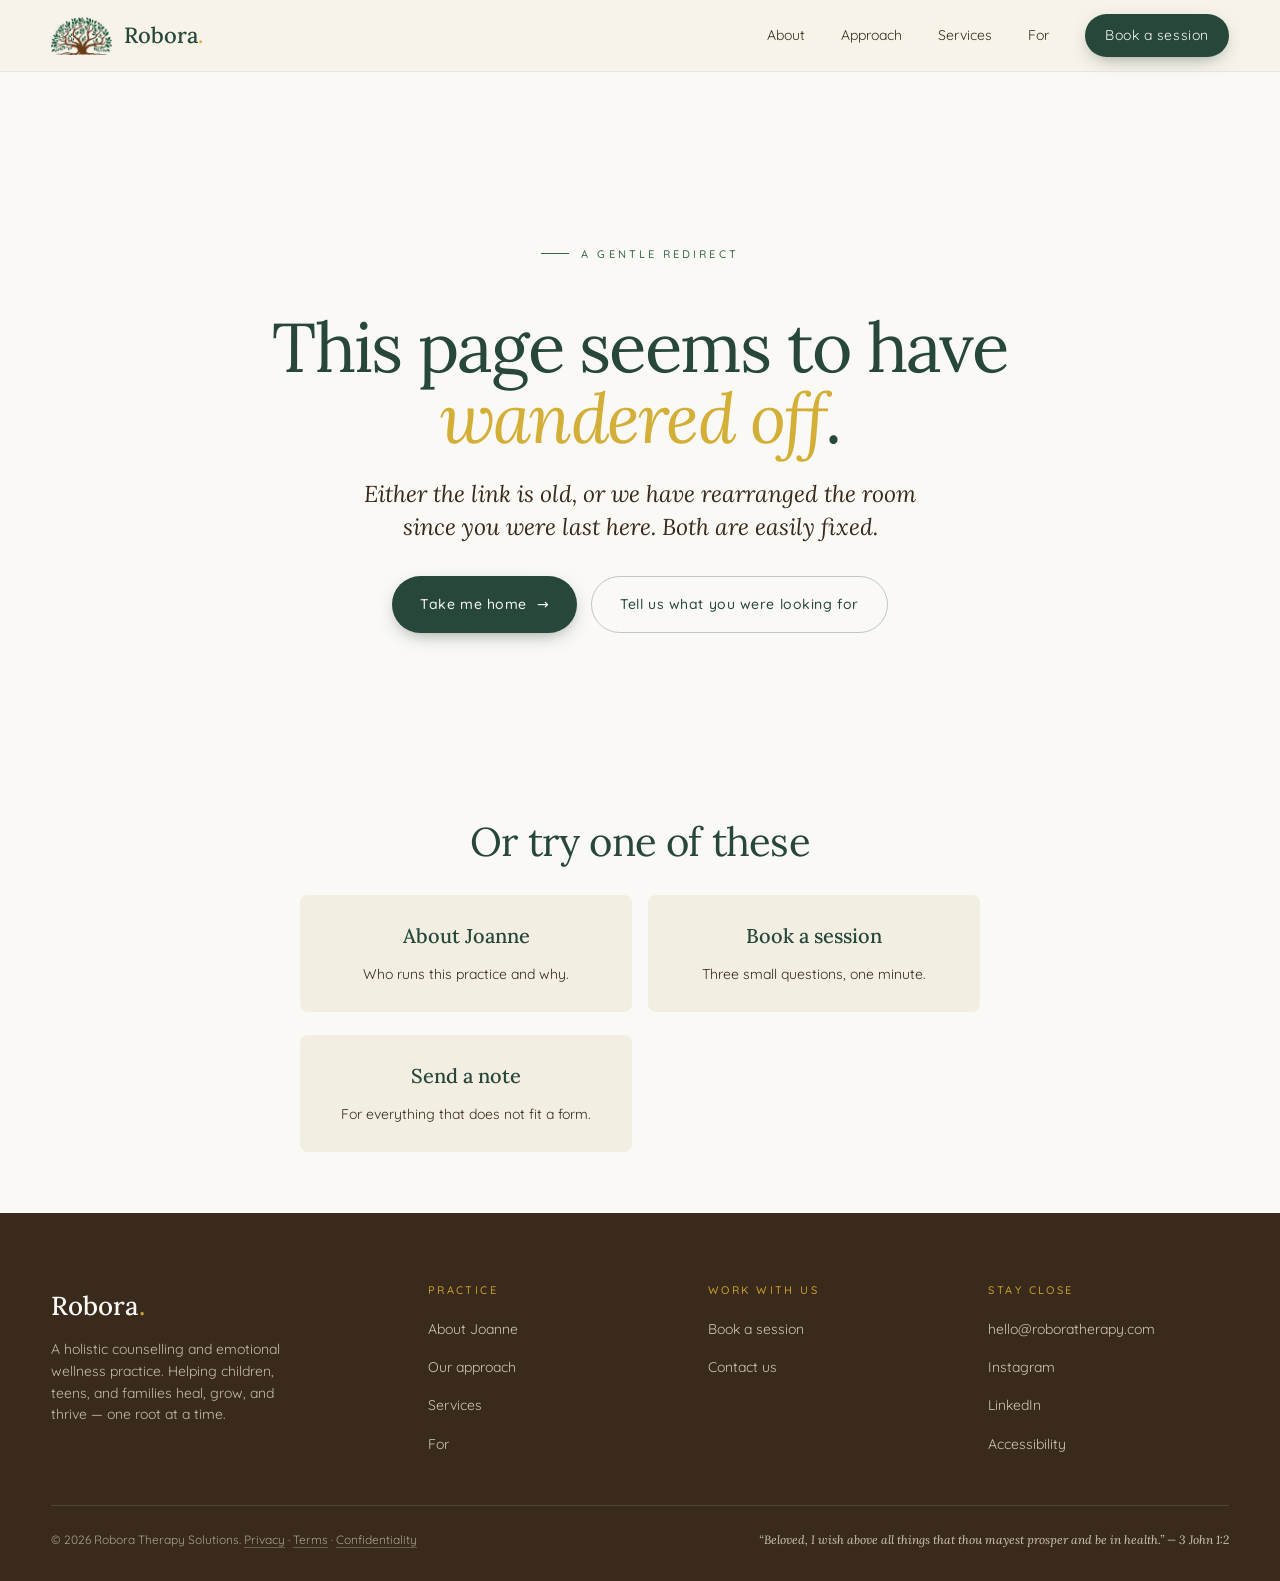
==== commit c360ef10: "Add files via upload" ====
--- a/404/index.html
+++ b/404/index.html
@@ -4,25 +4,21 @@
 <meta charset="UTF-8">
 <meta name="viewport" content="width=device-width, initial-scale=1.0, viewport-fit=cover">
 <title>Page not found · Robora Therapy Solutions</title>
-<meta name="description" content="This page seems to have wandered off. A gentle redirect to where you were probably going.">
+<meta name="description" content="This page seems to have wandered off.">
 <meta name="theme-color" content="#1f3322">
 <link rel="icon" type="image/png" href="../assets/img/logo-icon.png">
 
-<!-- Open Graph -->
 <meta property="og:title" content="Page not found · Robora Therapy Solutions">
-<meta property="og:description" content="This page seems to have wandered off. A gentle redirect to where you were probably going.">
+<meta property="og:description" content="This page seems to have wandered off.">
 <meta property="og:type" content="website">
-<meta property="og:image" content="../assets/img/joanne.jpg">
+<meta property="og:image" content="../assets/img/hero.jpg">
 
-<!-- Fonts: Fraunces (display), Inter Tight (body), Caveat (handwritten accent) -->
 <link rel="preconnect" href="https://fonts.googleapis.com">
 <link rel="preconnect" href="https://fonts.gstatic.com" crossorigin>
-<link href="https://fonts.googleapis.com/css2?family=Fraunces:ital,opsz,wght@0,9..144,300;0,9..144,400;0,9..144,500;1,9..144,300;1,9..144,400&family=Inter+Tight:wght@300;400;500;600&family=Caveat:wght@500&display=swap" rel="stylesheet">
-
+<link href="https://fonts.googleapis.com/css2?family=Lora:ital,wght@0,400;0,500;0,600;1,400;1,500&family=Quicksand:wght@400;500;600;700&family=Caveat:wght@500&display=swap" rel="stylesheet">
 <link rel="stylesheet" href="../assets/css/robora.css">
 </head>
 <body>
-
 <a href="#main" class="sr-only">Skip to main content</a>
 
 <nav class="nav" aria-label="Primary">
@@ -31,33 +27,32 @@
       <img src="../assets/img/logo-icon.png" alt="">
       <span class="wm">Robora<i>.</i></span>
     </a>
+    <button class="nav-toggle" id="navToggle" aria-label="Open menu" aria-expanded="false" aria-controls="navLinks">
+      <span class="bar"></span>
+      <span class="bar"></span>
+      <span class="bar"></span>
+    </button>
+    <div class="nav-links" id="navLinks">
+      <a href="../about/">About</a>
+      <a href="../#approach">Approach</a>
+      <a href="../#specialties">Services</a>
+      <a href="../#audiences">For</a>
+      <a href="../book/" class="btn btn-primary nav-cta">Book a session</a>
+      <div class="nav-drawer-foot">Rooted in love. Restored by grace.</div>
+    </div>
   </div>
 </nav>
-
-<button class="nav-toggle" id="navToggle" aria-label="Open menu" aria-expanded="false" aria-controls="navLinks">
-  <span class="bar"></span>
-  <span class="bar"></span>
-  <span class="bar"></span>
-</button>
-<div class="nav-links" id="navLinks">
-  <a href="../about/">About</a>
-  <a href="../#approach">Approach</a>
-  <a href="../#services">Services</a>
-  <a href="../#journal">Journal</a>
-  <a href="../book/" class="btn btn-primary nav-cta">Book a session</a>
-  <div class="nav-drawer-foot">Rooted in love. Restored by grace.</div>
-</div>
 <div class="nav-backdrop" id="navBackdrop" aria-hidden="true"></div>
 
 <main id="main">
 
 <section class="page-header" style="padding-top:clamp(120px,18vh,200px);">
-  <div class="container text-center">
+  <div class="container" style="text-align:center;">
     <span class="eyebrow" style="justify-content:center;">A gentle redirect</span>
-    <h1 class="reveal in" style="margin:24px auto;max-width:18ch;">This page seems to have <em>wandered off</em>.</h1>
-    <p class="lede reveal in" style="margin:0 auto 32px;">Either the link is old, or we have rearranged the room since you were last here. Both are easily fixed.</p>
-    <div class="actions" style="display:inline-flex;gap:14px;flex-wrap:wrap;justify-content:center;">
-      <a href="../" class="btn btn-primary">Take me home <span class="arrow">→</span></a>
+    <h1 style="margin:24px auto;max-width:18ch;">This page seems to have <em>wandered off</em>.</h1>
+    <p class="lede" style="margin:0 auto 32px;">Either the link is old, or we have rearranged the room since you were last here. Both are easily fixed.</p>
+    <div style="display:inline-flex;gap:14px;flex-wrap:wrap;justify-content:center;">
+      <a href="../" class="btn btn-primary">Take me home <span class="arrow">&rarr;</span></a>
       <a href="../contact/" class="btn btn-ghost">Tell us what you were looking for</a>
     </div>
   </div>
@@ -68,9 +63,9 @@
     <div class="prose reveal" style="text-align:center;">
       <h2 style="text-align:center;">Or try one of these</h2>
       <ul style="list-style:none;padding:0;display:grid;grid-template-columns:repeat(auto-fit,minmax(220px,1fr));gap:16px;max-width:680px;margin:32px auto 0;">
-        <li style="background:var(--paper);padding:24px;border-radius:6px;border:1px solid rgba(58,42,28,0.08);"><a href="../about/" style="border:none;padding:0;display:block;"><strong style="display:block;font-family:var(--font-display);font-size:20px;color:var(--moss-deep);margin-bottom:6px;">About Joanne</strong><span style="font-size:14px;color:var(--bark);">Who runs this practice and why.</span></a></li>
-        <li style="background:var(--paper);padding:24px;border-radius:6px;border:1px solid rgba(58,42,28,0.08);"><a href="../book/" style="border:none;padding:0;display:block;"><strong style="display:block;font-family:var(--font-display);font-size:20px;color:var(--moss-deep);margin-bottom:6px;">Book a session</strong><span style="font-size:14px;color:var(--bark);">Three small questions, one minute.</span></a></li>
-        <li style="background:var(--paper);padding:24px;border-radius:6px;border:1px solid rgba(58,42,28,0.08);"><a href="../contact/" style="border:none;padding:0;display:block;"><strong style="display:block;font-family:var(--font-display);font-size:20px;color:var(--moss-deep);margin-bottom:6px;">Send a note</strong><span style="font-size:14px;color:var(--bark);">For everything that does not fit a form.</span></a></li>
+        <li style="background:var(--paper);padding:24px;border-radius:8px;"><a href="../about/" style="border:none;padding:0;display:block;"><strong style="display:block;font-family:var(--font-display);font-size:20px;color:var(--moss-deep);margin-bottom:6px;">About Joanne</strong><span style="font-size:14px;color:var(--bark);">Who runs this practice and why.</span></a></li>
+        <li style="background:var(--paper);padding:24px;border-radius:8px;"><a href="../book/" style="border:none;padding:0;display:block;"><strong style="display:block;font-family:var(--font-display);font-size:20px;color:var(--moss-deep);margin-bottom:6px;">Book a session</strong><span style="font-size:14px;color:var(--bark);">Three small questions, one minute.</span></a></li>
+        <li style="background:var(--paper);padding:24px;border-radius:8px;"><a href="../contact/" style="border:none;padding:0;display:block;"><strong style="display:block;font-family:var(--font-display);font-size:20px;color:var(--moss-deep);margin-bottom:6px;">Send a note</strong><span style="font-size:14px;color:var(--bark);">For everything that does not fit a form.</span></a></li>
       </ul>
     </div>
   </div>
@@ -83,15 +78,15 @@
     <div class="foot-top">
       <div class="foot-brand">
         <div class="wm">Robora<i>.</i></div>
-        <p>A holistic counselling and emotional wellness practice. Helping children, teens, and families heal, grow, and thrive — one root at a time.</p>
+        <p>A holistic counselling and emotional wellness practice. Helping children, teens, and families heal, grow, and thrive &mdash; one root at a time.</p>
       </div>
       <div class="foot-col">
         <h3>Practice</h3>
         <ul>
           <li><a href="../about/">About Joanne</a></li>
           <li><a href="../#approach">Our approach</a></li>
-          <li><a href="../#services">Services</a></li>
-          <li><a href="../#journal">Journal</a></li>
+          <li><a href="../#specialties">Services</a></li>
+          <li><a href="../#audiences">For</a></li>
         </ul>
       </div>
       <div class="foot-col">
@@ -112,8 +107,8 @@
       </div>
     </div>
     <div class="foot-bot">
-      <span>© 2026 Robora Therapy Solutions. <a href="../privacy/" style="color:inherit;border-bottom:1px solid rgba(247,242,232,0.3)">Privacy</a> · <a href="../terms/" style="color:inherit;border-bottom:1px solid rgba(247,242,232,0.3)">Terms</a> · <a href="../confidentiality/" style="color:inherit;border-bottom:1px solid rgba(247,242,232,0.3)">Confidentiality</a></span>
-      <span class="scrip">“Beloved, I wish above all things that thou mayest prosper and be in health.” — 3 John 1:2</span>
+      <span>&copy; 2026 Robora Therapy Solutions. <a href="../privacy/">Privacy</a> &middot; <a href="../terms/">Terms</a> &middot; <a href="../confidentiality/">Confidentiality</a></span>
+      <span class="scrip">&ldquo;Beloved, I wish above all things that thou mayest prosper and be in health.&rdquo; &mdash; 3 John 1:2</span>
     </div>
   </div>
 </footer>
--- a/assets/css/robora.css
+++ b/assets/css/robora.css
@@ -1,80 +1,111 @@
-/* =========================================================================
-   ROBORA THERAPY SOLUTIONS · site stylesheet
-   Single shared CSS for every page. Tokens, components, responsive rules.
-   ========================================================================= */
+/* ============================================================================
+   ROBORA THERAPY SOLUTIONS · v2 stylesheet
+   Facelifted design: photography-forward, generous whitespace, warm neutrals.
+   Keeps the editorial brand (Fraunces + italic gold accents) and adds
+   lifestyle photography as the primary visual engine.
+   ============================================================================ */
 
 :root{
-  /* Earth + sanctuary palette */
-  --ivory:        #f7f2e8;
-  --paper:        #efe7d6;
-  --paper-deep:   #e7dcc6;
+  /* Palette — Brand Bible spec (Nov 2025):
+     Deep Green #35654D · Warm Gold #D4AF37 · Soft Cream #FAF9F6 */
+  --ivory:        #faf9f6;  /* Soft Cream — primary neutral */
+  --paper:        #f2eee2;  /* Softer paper tone */
+  --paper-deep:   #e9e2cf;
+  --sand:         #ede3d0;
   --bark:         #3a2a1c;
   --ink:          #1f1a14;
-  --moss:         #2f4a32;
-  --moss-deep:    #1f3322;
-  --moss-soft:    #5a7a5d;
-  --leaf:         #6a8a52;
-  --gold:         #a87a32;
-  --gold-warm:    #d3a766;
+  --moss:         #35654d;  /* Deep Green — primary brand */
+  --moss-deep:    #26473a;  /* Darker variant for banners */
+  --moss-soft:    #6b8a7a;  /* Softer sage for secondary accents */
+  --leaf:         #7a9668;
+  --gold:         #d4af37;  /* Warm Gold — accent */
+  --gold-warm:    #c99f2d;  /* Deeper gold for hover/active */
   --clay:         #b8704a;
 
-  --max: 1240px;
+  --radius:  8px;
+  --radius-lg: 20px;
+
+  --max: 1280px;
   --pad: clamp(20px, 4vw, 56px);
 
-  --font-display: "Fraunces", "Cormorant Garamond", Georgia, serif;
-  --font-body:    "Inter Tight", -apple-system, BlinkMacSystemFont, "Segoe UI", system-ui, sans-serif;
+  /* Typography — Brand Bible spec:
+     Primary serif: Lora or Cormorant Garamond
+     Secondary sans: Quicksand or Poppins */
+  --font-display: "Lora", "Cormorant Garamond", Georgia, serif;
+  --font-body:    "Quicksand", -apple-system, BlinkMacSystemFont, "Segoe UI", system-ui, sans-serif;
   --font-hand:    "Caveat", "Bradley Hand", cursive;
-  --font-mono:    ui-monospace, "SFMono-Regular", Menlo, Consolas, monospace;
-}
-
-*,*::before,*::after{ box-sizing: border-box; }
-html{ scroll-behavior: smooth; }
-body{
+
+  /* Shadows — soft and warm */
+  --shadow-sm: 0 2px 8px -2px rgba(31, 26, 20, 0.06);
+  --shadow:    0 10px 30px -14px rgba(31, 26, 20, 0.18);
+  --shadow-lg: 0 30px 60px -24px rgba(31, 26, 20, 0.28);
+}
+
+*, *::before, *::after { box-sizing: border-box; }
+html { scroll-behavior: smooth; }
+body {
   margin: 0;
   background: var(--ivory);
   color: var(--ink);
   font-family: var(--font-body);
   font-weight: 400;
   font-size: 17px;
-  line-height: 1.6;
+  line-height: 1.65;
   -webkit-font-smoothing: antialiased;
   text-rendering: optimizeLegibility;
-  overflow-x: hidden;
-}
-
-/* Paper grain texture overlay */
-body::before{
-  content: "";
-  position: fixed; inset: 0;
-  pointer-events: none;
-  background-image:
-    radial-gradient(rgba(58,42,28,0.035) 1px, transparent 1px),
-    radial-gradient(rgba(58,42,28,0.025) 1px, transparent 1px);
-  background-size: 3px 3px, 7px 7px;
-  background-position: 0 0, 1px 2px;
-  z-index: 1;
-  mix-blend-mode: multiply;
-}
-
-a{ color: inherit; text-decoration: none; }
-img{ max-width: 100%; display: block; }
-figure{ margin: 0; }
-
-/* Body scroll lock when drawer open */
-body.menu-open{ overflow: hidden; }
-
-/* =========================================================================
-   SHARED LAYOUT
-   ========================================================================= */
-.container{
+}
+
+body.menu-open { overflow: hidden; }
+
+a { color: inherit; text-decoration: none; }
+img { max-width: 100%; display: block; }
+figure { margin: 0; }
+button { font-family: inherit; }
+
+/* ============================================================================
+   LAYOUT PRIMITIVES
+   ============================================================================ */
+.container {
   max-width: var(--max);
   margin: 0 auto;
   padding: 0 var(--pad);
   position: relative;
-  z-index: 2;
-}
-
-.eyebrow{
+}
+.container-wide {
+  max-width: 1440px;
+  margin: 0 auto;
+  padding: 0 var(--pad);
+}
+
+.sr-only {
+  position: absolute;
+  width: 1px; height: 1px;
+  padding: 0; margin: -1px;
+  overflow: hidden;
+  clip: rect(0,0,0,0);
+  white-space: nowrap;
+  border: 0;
+}
+
+/* ============================================================================
+   TYPOGRAPHY
+   ============================================================================ */
+h1, h2, h3, h4 {
+  font-family: var(--font-display);
+  font-weight: 300;
+  letter-spacing: -0.02em;
+  color: var(--moss-deep);
+  margin: 0;
+  line-height: 1.08;
+}
+h1 em, h2 em, h3 em {
+  font-style: italic;
+  font-weight: 300;
+  color: var(--gold);
+  font-feature-settings: "ss01";
+}
+
+.eyebrow {
   font-family: var(--font-body);
   font-size: 11px;
   letter-spacing: 0.28em;
@@ -85,38 +116,19 @@
   align-items: center;
   gap: 12px;
 }
-.eyebrow::before{
+.eyebrow::before {
   content: "";
   width: 28px; height: 1px;
   background: var(--moss);
   display: inline-block;
 }
-.eyebrow.on-dark{ color: var(--gold-warm); }
-.eyebrow.on-dark::before{ background: var(--gold-warm); }
-
-/* Headings — common */
-h1, h2, h3, h4{
-  font-family: var(--font-display);
-  font-weight: 400;
-  letter-spacing: -0.015em;
-  color: var(--moss-deep);
-  margin: 0;
-  line-height: 1.05;
-}
-h1 em, h2 em, h3 em{
-  font-style: italic;
-  font-weight: 400;
-  color: var(--gold);
-  font-feature-settings: "ss01";
-}
-h1 .ampersand{
-  font-style: italic;
-  font-weight: 300;
-  color: var(--clay);
-}
-
-/* Buttons */
-.btn{
+.eyebrow.on-dark { color: var(--gold-warm); }
+.eyebrow.on-dark::before { background: var(--gold-warm); }
+
+/* ============================================================================
+   BUTTONS
+   ============================================================================ */
+.btn {
   display: inline-flex;
   align-items: center;
   gap: 10px;
@@ -126,51 +138,52 @@
   font-size: 14px;
   font-weight: 500;
   letter-spacing: 0.04em;
-  text-transform: uppercase;
   transition: transform .35s ease, background .35s ease, color .35s ease, box-shadow .35s ease;
   cursor: pointer;
   border: none;
-}
-.btn-primary{
+  text-decoration: none;
+}
+.btn-primary {
   background: var(--moss-deep);
   color: var(--ivory);
   box-shadow: 0 6px 20px -8px rgba(31,51,34,0.6);
 }
-.btn-primary:hover, .btn-primary:focus-visible{
+.btn-primary:hover, .btn-primary:focus-visible {
   background: var(--bark);
   transform: translateY(-2px);
   box-shadow: 0 12px 28px -10px rgba(31,51,34,0.7);
 }
-.btn-ghost{
+.btn-ghost {
   background: transparent;
   color: var(--moss-deep);
   border: 1px solid rgba(31,51,34,0.25);
 }
-.btn-ghost:hover, .btn-ghost:focus-visible{
+.btn-ghost:hover, .btn-ghost:focus-visible {
   background: var(--moss-deep);
   color: var(--ivory);
   border-color: var(--moss-deep);
 }
-.btn-ghost.on-dark{ color: var(--ivory); border-color: rgba(247,242,232,0.3); }
-.btn-ghost.on-dark:hover, .btn-ghost.on-dark:focus-visible{
+.btn-ghost.on-dark { color: var(--ivory); border-color: rgba(247,242,232,0.3); }
+.btn-ghost.on-dark:hover, .btn-ghost.on-dark:focus-visible {
   background: var(--ivory); color: var(--moss-deep);
 }
-.btn .arrow{ transition: transform .35s ease; }
-.btn:hover .arrow, .btn:focus-visible .arrow{ transform: translateX(4px); }
-
-/* =========================================================================
-   NAV (sticky top, mobile drawer from right)
-   ========================================================================= */
-.nav{
-  position: sticky; top: 0;
+.btn .arrow { transition: transform .35s ease; }
+.btn:hover .arrow, .btn:focus-visible .arrow { transform: translateX(4px); }
+
+/* ============================================================================
+   NAVIGATION
+   ============================================================================ */
+.nav {
+  position: sticky;
+  top: 0;
   z-index: 50;
   backdrop-filter: blur(14px);
   -webkit-backdrop-filter: blur(14px);
-  background: rgba(247,242,232,0.82);
-  border-bottom: 1px solid rgba(58,42,28,0.08);
-}
-.nav-inner{
-  max-width: var(--max);
+  background: rgba(247, 242, 232, 0.9);
+  border-bottom: 1px solid rgba(58, 42, 28, 0.06);
+}
+.nav-inner {
+  max-width: 1440px;
   margin: 0 auto;
   padding: 14px var(--pad);
   display: flex;
@@ -178,57 +191,56 @@
   justify-content: space-between;
   gap: 24px;
 }
-.nav-brand{
-  display: flex; align-items: center; gap: 12px;
-}
-.nav-brand img{ height: 38px; width: auto; object-fit: contain; }
-.nav-brand .wm{
+.nav-brand {
+  display: flex;
+  align-items: center;
+  gap: 12px;
+  position: relative;
+  z-index: 110;
+}
+.nav-brand img { height: 38px; width: auto; }
+.nav-brand .wm {
   font-family: var(--font-display);
   font-size: 22px;
   font-weight: 500;
   color: var(--moss-deep);
-  letter-spacing: -0.01em;
-}
-.nav-brand .wm i{ font-style: normal; color: var(--gold); }
-
-.nav-links{
+}
+.nav-brand .wm i { font-style: normal; color: var(--gold); }
+
+.nav-links {
   display: flex;
   gap: 36px;
   align-items: center;
-  position: fixed;
-  top: 0;
-  right: var(--pad);
-  height: 71px;
-  z-index: 60;
-}
-.nav-links .nav-drawer-foot{ display: none; }
-.nav-links a{
+}
+.nav-links .nav-drawer-foot { display: none; }
+.nav-links a {
   font-size: 14px;
   font-weight: 400;
   color: var(--bark);
   position: relative;
   transition: color .25s;
 }
-.nav-links a::after{
+.nav-links a::after {
   content: "";
   position: absolute; left: 0; bottom: -4px;
   height: 1px; width: 0;
   background: var(--gold);
   transition: width .35s ease;
 }
-.nav-links a:hover, .nav-links a:focus-visible{ color: var(--moss-deep); }
-.nav-links a:hover::after, .nav-links a:focus-visible::after{ width: 100%; }
-.nav-links a.is-current{ color: var(--moss-deep); }
-.nav-links a.is-current::after{ width: 100%; }
-.nav-cta{
+.nav-links a:hover, .nav-links a:focus-visible { color: var(--moss-deep); }
+.nav-links a:hover::after, .nav-links a:focus-visible::after { width: 100%; }
+.nav-links a.is-current { color: var(--moss-deep); }
+.nav-links a.is-current::after { width: 100%; }
+
+.nav-cta {
   padding: 10px 20px;
   font-size: 12px;
 }
-.nav-links a.btn-primary{ color: var(--ivory); }
-.nav-links a.btn-primary:hover{ color: var(--ivory); }
-.nav-links a.btn-primary::after{ display: none; }
-
-.nav-toggle{
+.nav-links a.btn-primary { color: var(--ivory); }
+.nav-links a.btn-primary:hover { color: var(--ivory); }
+.nav-links a.btn-primary::after { display: none; }
+
+.nav-toggle {
   display: none;
   background: none; border: none;
   width: 40px; height: 40px;
@@ -238,7 +250,7 @@
   position: relative;
   z-index: 110;
 }
-.nav-toggle .bar{
+.nav-toggle .bar {
   position: absolute;
   left: 10px; right: 10px;
   height: 1.5px;
@@ -246,44 +258,34 @@
   border-radius: 2px;
   transition: transform .35s ease, opacity .25s ease, top .35s ease;
 }
-.nav-toggle .bar:nth-child(1){ top: 14px; }
-.nav-toggle .bar:nth-child(2){ top: 20px; }
-.nav-toggle .bar:nth-child(3){ top: 26px; }
-.nav-toggle.is-open .bar:nth-child(1){ top: 20px; transform: rotate(45deg); }
-.nav-toggle.is-open .bar:nth-child(2){ opacity: 0; }
-.nav-toggle.is-open .bar:nth-child(3){ top: 20px; transform: rotate(-45deg); }
-
-@media (max-width: 880px){
-  .nav-toggle{
-    display: flex;
-    position: fixed;
-    top: 14px;
-    right: var(--pad);
-  }
-}
-
-.nav-backdrop{
+.nav-toggle .bar:nth-child(1) { top: 14px; }
+.nav-toggle .bar:nth-child(2) { top: 20px; }
+.nav-toggle .bar:nth-child(3) { top: 26px; }
+.nav-toggle.is-open .bar:nth-child(1) { top: 20px; transform: rotate(45deg); }
+.nav-toggle.is-open .bar:nth-child(2) { opacity: 0; }
+.nav-toggle.is-open .bar:nth-child(3) { top: 20px; transform: rotate(-45deg); }
+
+.nav-backdrop {
   position: fixed; inset: 0;
-  background: rgba(31,26,20,0.45);
+  background: rgba(31, 26, 20, 0.45);
   backdrop-filter: blur(2px);
-  -webkit-backdrop-filter: blur(2px);
   opacity: 0;
   visibility: hidden;
   transition: opacity .4s ease, visibility .4s ease;
   z-index: 90;
 }
-.nav-backdrop.is-open{ opacity: 1; visibility: visible; }
-
-@media (max-width: 880px){
-  .nav-links{
+.nav-backdrop.is-open { opacity: 1; visibility: visible; }
+
+@media (max-width: 880px) {
+  .nav-toggle { display: flex; }
+  .nav-links {
     position: fixed;
     top: 0; right: 0;
     height: 100dvh;
     width: min(82vw, 360px);
     background: var(--ivory);
-    border-left: 1px solid rgba(58,42,28,0.1);
-    box-shadow: -24px 0 60px -20px rgba(31,26,20,0.25);
-    display: flex;
+    border-left: 1px solid rgba(58, 42, 28, 0.1);
+    box-shadow: -24px 0 60px -20px rgba(31, 26, 20, 0.25);
     flex-direction: column;
     align-items: stretch;
     gap: 0;
@@ -292,30 +294,26 @@
     transition: transform .45s cubic-bezier(0.22, 1, 0.36, 1);
     z-index: 100;
     overflow-y: auto;
-    background-image: radial-gradient(rgba(58,42,28,0.03) 1px, transparent 1px);
-    background-size: 4px 4px;
   }
-  .nav-links.is-open{ transform: translateX(0); }
-  .nav-links a{
+  .nav-links.is-open { transform: translateX(0); }
+  .nav-links a {
     font-family: var(--font-display);
     font-size: 22px;
-    font-weight: 400;
+    padding: 18px 0;
+    border-bottom: 1px solid rgba(58, 42, 28, 0.08);
     color: var(--moss-deep);
-    padding: 18px 0;
-    border-bottom: 1px solid rgba(58,42,28,0.08);
-    letter-spacing: -0.01em;
     opacity: 0;
     transform: translateX(20px);
     transition: opacity .4s ease, transform .4s ease, color .25s;
   }
-  .nav-links a::after{ display: none; }
-  .nav-links.is-open a{ opacity: 1; transform: translateX(0); }
-  .nav-links.is-open a:nth-child(1){ transition-delay: .15s; }
-  .nav-links.is-open a:nth-child(2){ transition-delay: .22s; }
-  .nav-links.is-open a:nth-child(3){ transition-delay: .29s; }
-  .nav-links.is-open a:nth-child(4){ transition-delay: .36s; }
-  .nav-links.is-open a:nth-child(5){ transition-delay: .43s; }
-  .nav-links .nav-cta{
+  .nav-links a::after { display: none; }
+  .nav-links.is-open a { opacity: 1; transform: translateX(0); }
+  .nav-links.is-open a:nth-child(1) { transition-delay: .15s; }
+  .nav-links.is-open a:nth-child(2) { transition-delay: .22s; }
+  .nav-links.is-open a:nth-child(3) { transition-delay: .29s; }
+  .nav-links.is-open a:nth-child(4) { transition-delay: .36s; }
+  .nav-links.is-open a:nth-child(5) { transition-delay: .43s; }
+  .nav-links .nav-cta {
     margin-top: 24px;
     align-self: stretch;
     text-align: center;
@@ -324,7 +322,7 @@
     font-size: 13px;
     padding: 16px 24px;
   }
-  .nav-drawer-foot{
+  .nav-drawer-foot {
     display: block;
     margin-top: auto;
     padding-top: 32px;
@@ -333,58 +331,615 @@
     font-size: 13px;
     color: var(--bark);
     opacity: 0.6;
-    letter-spacing: 0.02em;
   }
 }
 
-/* =========================================================================
-   PAGE HEADER (used on all interior pages)
-   ========================================================================= */
-.page-header{
-  padding: clamp(80px, 12vh, 130px) 0 clamp(40px, 6vh, 70px);
+/* ============================================================================
+   HERO — Split: text left, large photo right
+   ============================================================================ */
+.hero {
+  padding: clamp(40px, 7vh, 90px) 0 clamp(60px, 10vh, 120px);
+}
+.hero-grid {
+  display: grid;
+  grid-template-columns: 1fr 1.1fr;
+  gap: clamp(32px, 6vw, 80px);
+  align-items: center;
+}
+.hero-text .eyebrow { margin-bottom: 28px; }
+.hero-title {
+  font-size: clamp(42px, 6vw, 84px);
+  font-weight: 300;
+  line-height: 1.02;
+  margin-bottom: 24px;
+  letter-spacing: -0.025em;
+}
+.hero-title em {
+  font-style: italic;
+  font-weight: 300;
+  color: var(--gold);
+}
+.hero-lede {
+  font-size: 17px;
+  color: var(--bark);
+  line-height: 1.65;
+  max-width: 48ch;
+  margin: 0 0 32px;
+}
+.hero-actions {
+  display: flex;
+  gap: 14px;
+  flex-wrap: wrap;
+  margin-bottom: 40px;
+}
+.hero-chips {
+  display: flex;
+  flex-wrap: wrap;
+  gap: 24px 32px;
+}
+.hero-chip {
+  display: flex;
+  align-items: center;
+  gap: 10px;
+  font-size: 13px;
+  color: var(--bark);
+  font-weight: 500;
+}
+.hero-chip svg { color: var(--gold); flex-shrink: 0; }
+
+.hero-visual {
   position: relative;
-}
-.page-header::before{
+  aspect-ratio: 4/5;
+  border-radius: var(--radius-lg);
+  overflow: hidden;
+  background: var(--paper);
+  box-shadow: var(--shadow-lg);
+}
+.hero-visual img {
+  width: 100%;
+  height: 100%;
+  object-fit: cover;
+}
+
+@media (max-width: 880px) {
+  .hero-grid {
+    grid-template-columns: 1fr;
+  }
+  .hero-visual {
+    aspect-ratio: 4/3;
+    order: -1;
+    margin-bottom: 24px;
+  }
+}
+
+/* ============================================================================
+   ABOUT — Portrait left, intro right
+   ============================================================================ */
+.about {
+  padding: clamp(70px, 10vh, 120px) 0;
+  background: var(--paper);
+}
+.about-grid {
+  display: grid;
+  grid-template-columns: 0.9fr 1.1fr;
+  gap: clamp(40px, 6vw, 80px);
+  align-items: center;
+}
+.about-portrait {
+  position: relative;
+  aspect-ratio: 4/5;
+  border-radius: var(--radius-lg);
+  overflow: hidden;
+  background: var(--paper-deep);
+  box-shadow: var(--shadow);
+}
+.about-portrait img {
+  width: 100%; height: 100%;
+  object-fit: cover;
+  object-position: center 18%;
+}
+.about-portrait .name-card {
+  position: absolute;
+  bottom: 20px; left: 20px;
+  background: rgba(247, 242, 232, 0.98);
+  padding: 12px 18px;
+  border-radius: var(--radius);
+  box-shadow: var(--shadow-sm);
+}
+.about-portrait .name-card .n {
+  font-family: var(--font-display);
+  font-size: 20px;
+  color: var(--moss-deep);
+  font-weight: 500;
+}
+.about-portrait .name-card .r {
+  font-size: 11px;
+  letter-spacing: 0.18em;
+  text-transform: uppercase;
+  color: var(--bark);
+  margin-top: 2px;
+}
+
+.about-content .eyebrow { margin-bottom: 20px; }
+.about-content h2 {
+  font-size: clamp(32px, 4.4vw, 56px);
+  font-weight: 300;
+  margin-bottom: 22px;
+}
+.about-content .lede {
+  font-family: var(--font-display);
+  font-style: italic;
+  font-size: clamp(18px, 1.6vw, 22px);
+  color: var(--bark);
+  line-height: 1.55;
+  padding-left: 20px;
+  border-left: 2px solid var(--gold);
+  margin: 0 0 24px;
+}
+.about-content p {
+  color: var(--bark);
+  margin: 0 0 1em;
+  line-height: 1.7;
+}
+.about-chips {
+  display: flex;
+  flex-wrap: wrap;
+  gap: 20px 32px;
+  margin-top: 32px;
+  padding-top: 32px;
+  border-top: 1px solid rgba(58, 42, 28, 0.12);
+}
+.about-chip {
+  display: flex;
+  align-items: center;
+  gap: 12px;
+  font-size: 13px;
+  color: var(--bark);
+  font-weight: 500;
+  line-height: 1.3;
+}
+.about-chip svg { color: var(--gold); flex-shrink: 0; }
+
+@media (max-width: 880px) {
+  .about-grid { grid-template-columns: 1fr; }
+}
+
+/* ============================================================================
+   APPROACH BANNER — Dark green, split, pull-quote style
+   ============================================================================ */
+.approach {
+  padding: clamp(80px, 12vh, 140px) 0;
+  background: var(--moss-deep);
+  color: var(--ivory);
+  position: relative;
+  overflow: hidden;
+}
+.approach::before {
+  content: "";
+  position: absolute; inset: 0;
+  background:
+    radial-gradient(circle at 10% 20%, rgba(184, 137, 63, 0.14), transparent 45%),
+    radial-gradient(circle at 90% 80%, rgba(106, 138, 82, 0.16), transparent 50%);
+  pointer-events: none;
+}
+.approach .container { position: relative; }
+.approach-grid {
+  display: grid;
+  grid-template-columns: 1fr 1fr;
+  gap: clamp(32px, 6vw, 80px);
+  align-items: start;
+}
+.approach .eyebrow { margin-bottom: 24px; }
+.approach h2 {
+  color: var(--ivory);
+  font-size: clamp(32px, 4.6vw, 60px);
+  font-weight: 300;
+  line-height: 1.05;
+  max-width: 15ch;
+}
+.approach h2 em { color: var(--gold-warm); font-style: italic; }
+.approach-text {
+  padding-top: 20px;
+  padding-left: clamp(0px, 3vw, 40px);
+  border-left: 1px solid rgba(247, 242, 232, 0.15);
+}
+.approach-text p {
+  color: rgba(247, 242, 232, 0.82);
+  font-size: 17px;
+  line-height: 1.7;
+  margin: 0 0 28px;
+}
+.approach .btn-ghost {
+  color: var(--ivory);
+  border-color: rgba(247, 242, 232, 0.3);
+}
+.approach .btn-ghost:hover {
+  background: var(--ivory);
+  color: var(--moss-deep);
+}
+
+@media (max-width: 880px) {
+  .approach-grid { grid-template-columns: 1fr; gap: 24px; }
+  .approach-text { padding-left: 0; border-left: none; padding-top: 0; }
+}
+
+/* ============================================================================
+   SPECIALTIES — 4-card grid with photo + title + description
+   ============================================================================ */
+.specialties {
+  padding: clamp(70px, 10vh, 120px) 0;
+}
+.specialties-head {
+  display: grid;
+  grid-template-columns: 1.1fr 1fr;
+  gap: clamp(32px, 6vw, 80px);
+  align-items: end;
+  margin-bottom: clamp(40px, 6vh, 60px);
+}
+.specialties-head .eyebrow { margin-bottom: 20px; }
+.specialties-head h2 {
+  font-size: clamp(32px, 4.4vw, 56px);
+  font-weight: 300;
+  max-width: 12ch;
+}
+.specialties-head .desc {
+  color: var(--bark);
+  line-height: 1.65;
+  max-width: 42ch;
+}
+.specialties-grid {
+  display: grid;
+  grid-template-columns: repeat(4, 1fr);
+  gap: 20px;
+}
+.specialty-card {
+  background: var(--paper);
+  border-radius: var(--radius);
+  overflow: hidden;
+  transition: transform .4s ease, box-shadow .4s ease;
+}
+.specialty-card:hover {
+  transform: translateY(-4px);
+  box-shadow: var(--shadow);
+}
+.specialty-card .img {
+  aspect-ratio: 4/3;
+  overflow: hidden;
+  background: var(--paper-deep);
+}
+.specialty-card .img img {
+  width: 100%; height: 100%;
+  object-fit: cover;
+  transition: transform .6s ease;
+}
+.specialty-card:hover .img img { transform: scale(1.05); }
+.specialty-card .body {
+  padding: 24px;
+}
+.specialty-card h3 {
+  font-family: var(--font-display);
+  font-size: 22px;
+  font-weight: 400;
+  color: var(--moss-deep);
+  margin: 0 0 10px;
+  letter-spacing: -0.01em;
+}
+.specialty-card p {
+  font-size: 14px;
+  color: var(--bark);
+  margin: 0;
+  line-height: 1.55;
+}
+.specialty-card .arrow-link {
+  margin-top: 16px;
+  display: inline-flex;
+  align-items: center;
+  gap: 8px;
+  color: var(--moss-deep);
+  font-size: 13px;
+  font-weight: 500;
+  letter-spacing: 0.04em;
+}
+.specialty-card .arrow-link svg { transition: transform .3s; }
+.specialty-card:hover .arrow-link svg { transform: translateX(4px); }
+
+@media (max-width: 980px) {
+  .specialties-head { grid-template-columns: 1fr; gap: 24px; align-items: start; }
+  .specialties-grid { grid-template-columns: repeat(2, 1fr); }
+}
+@media (max-width: 540px) {
+  .specialties-grid { grid-template-columns: 1fr; }
+}
+
+/* ============================================================================
+   AUDIENCES BAND — Dark overlay on photo
+   ============================================================================ */
+.audiences {
+  position: relative;
+  min-height: 540px;
+  background: var(--moss-deep);
+  overflow: hidden;
+  display: flex;
+  align-items: center;
+}
+.audiences-bg {
+  position: absolute; inset: 0;
+  background: url('../img/audiences.jpg') center/cover no-repeat;
+  opacity: 0.35;
+}
+.audiences-bg::after {
+  content: "";
+  position: absolute; inset: 0;
+  background: linear-gradient(90deg, var(--moss-deep) 20%, transparent 80%);
+}
+.audiences .container {
+  position: relative;
+  z-index: 1;
+  padding-top: 80px;
+  padding-bottom: 80px;
+  width: 100%;
+}
+.audiences-grid {
+  display: grid;
+  grid-template-columns: 1fr 1fr;
+  gap: clamp(32px, 6vw, 80px);
+  align-items: end;
+}
+.audiences-text .eyebrow { color: var(--gold-warm); margin-bottom: 20px; }
+.audiences-text .eyebrow::before { background: var(--gold-warm); }
+.audiences-text h2 {
+  color: var(--ivory);
+  font-size: clamp(32px, 4.4vw, 56px);
+  font-weight: 300;
+  line-height: 1.1;
+  max-width: 18ch;
+}
+.audiences-text h2 em { color: var(--gold-warm); }
+.audiences-list {
+  display: grid;
+  grid-template-columns: repeat(2, 1fr);
+  gap: 24px;
+}
+.audience-item {
+  display: flex;
+  flex-direction: column;
+  align-items: flex-start;
+  gap: 8px;
+}
+.audience-item .ico {
+  width: 48px;
+  height: 48px;
+  border: 1px dashed rgba(211, 167, 102, 0.5);
+  border-radius: 50%;
+  display: flex;
+  align-items: center;
+  justify-content: center;
+  color: var(--gold-warm);
+  margin-bottom: 8px;
+}
+.audience-item h4 {
+  color: var(--ivory);
+  font-family: var(--font-display);
+  font-size: 18px;
+  font-weight: 400;
+  margin: 0;
+  letter-spacing: -0.01em;
+}
+.audience-item p {
+  color: rgba(247, 242, 232, 0.7);
+  font-size: 13px;
+  line-height: 1.5;
+  margin: 0;
+}
+
+@media (max-width: 880px) {
+  .audiences-grid { grid-template-columns: 1fr; align-items: start; }
+  .audiences-bg::after { background: linear-gradient(180deg, var(--moss-deep) 40%, transparent 95%); }
+}
+
+/* ============================================================================
+   PATH SECTION — checklist + testimonial pull-quote
+   ============================================================================ */
+.path {
+  padding: clamp(70px, 10vh, 120px) 0;
+  position: relative;
+  overflow: hidden;
+}
+.path::before {
   content: "";
   position: absolute;
-  top: 4%; right: -120px;
-  width: 380px; height: 380px;
-  background: radial-gradient(circle, rgba(184,137,63,0.18) 0%, transparent 70%);
+  top: 10%; right: -200px;
+  width: 400px; height: 400px;
+  background: radial-gradient(circle, rgba(168, 122, 50, 0.1) 0%, transparent 70%);
   pointer-events: none;
 }
-.page-header .eyebrow{ margin-bottom: 24px; }
-.page-header h1{
-  font-size: clamp(40px, 6vw, 78px);
+.path .container { position: relative; }
+.path-grid {
+  display: grid;
+  grid-template-columns: 1.1fr 1fr;
+  gap: clamp(40px, 6vw, 80px);
+  align-items: start;
+}
+.path-text .eyebrow { margin-bottom: 20px; }
+.path-text h2 {
+  font-size: clamp(32px, 4.4vw, 56px);
   font-weight: 300;
+  max-width: 14ch;
+  margin-bottom: 24px;
+}
+.path-text .lede {
+  color: var(--bark);
+  margin-bottom: 32px;
+  max-width: 46ch;
+  line-height: 1.65;
+}
+.path-list {
+  list-style: none;
+  padding: 0;
+  margin: 0;
+  display: grid;
+  gap: 18px;
+}
+.path-list li {
+  display: flex;
+  align-items: flex-start;
+  gap: 14px;
+  font-size: 15px;
+  color: var(--bark);
+  line-height: 1.5;
+}
+.path-list li svg {
+  color: var(--gold);
+  flex-shrink: 0;
+  margin-top: 3px;
+}
+
+.testimonial {
+  background: var(--paper);
+  padding: clamp(32px, 4vw, 48px);
+  border-radius: var(--radius-lg);
+  position: relative;
+}
+.testimonial::before {
+  content: "\201C";
+  position: absolute;
+  top: 20px; left: 32px;
+  font-family: var(--font-display);
+  font-size: 72px;
+  color: var(--gold);
+  opacity: 0.6;
   line-height: 1;
+}
+.testimonial blockquote {
+  margin: 0;
+  padding-top: 32px;
+  font-family: var(--font-display);
+  font-style: italic;
+  font-size: clamp(19px, 1.7vw, 23px);
+  color: var(--moss-deep);
+  line-height: 1.45;
+}
+.testimonial cite {
+  display: block;
+  font-style: normal;
+  margin-top: 24px;
+  padding-top: 20px;
+  border-top: 1px solid rgba(58, 42, 28, 0.15);
+}
+.testimonial cite .n {
+  font-family: var(--font-display);
+  font-size: 16px;
+  color: var(--moss-deep);
+  font-weight: 500;
+  margin-bottom: 2px;
+}
+.testimonial cite .r {
+  font-size: 11px;
+  letter-spacing: 0.18em;
+  text-transform: uppercase;
+  color: var(--bark);
+}
+
+@media (max-width: 880px) {
+  .path-grid { grid-template-columns: 1fr; }
+}
+
+/* ============================================================================
+   CTA CARD — Rounded dark card with photo + CTA
+   ============================================================================ */
+.cta-section {
+  padding: 0 0 clamp(60px, 8vh, 100px);
+}
+.cta-card {
+  display: grid;
+  grid-template-columns: 1fr 1.3fr;
+  background: var(--moss-deep);
+  color: var(--ivory);
+  border-radius: var(--radius-lg);
+  overflow: hidden;
+  box-shadow: var(--shadow-lg);
+  position: relative;
+}
+.cta-card-img {
+  background: url('../img/cta.jpg') center/cover no-repeat;
+  min-height: 320px;
+}
+.cta-card-body {
+  padding: clamp(40px, 5vw, 72px);
+  display: flex;
+  flex-direction: column;
+  justify-content: center;
+}
+.cta-card .eyebrow { color: var(--gold-warm); margin-bottom: 20px; }
+.cta-card .eyebrow::before { background: var(--gold-warm); }
+.cta-card h2 {
+  color: var(--ivory);
+  font-size: clamp(28px, 3.8vw, 48px);
+  font-weight: 300;
+  margin-bottom: 18px;
+}
+.cta-card h2 em { color: var(--gold-warm); }
+.cta-card p {
+  color: rgba(247, 242, 232, 0.78);
+  margin: 0 0 28px;
+  max-width: 44ch;
+  font-size: 16px;
+  line-height: 1.65;
+}
+.cta-card .btn {
+  align-self: flex-start;
+  background: var(--ivory);
+  color: var(--moss-deep);
+}
+.cta-card .btn:hover {
+  background: var(--gold-warm);
+  color: var(--moss-deep);
+}
+
+@media (max-width: 880px) {
+  .cta-card { grid-template-columns: 1fr; }
+  .cta-card-img { min-height: 200px; }
+}
+
+/* ============================================================================
+   PAGE HEADER (interior pages)
+   ============================================================================ */
+.page-header {
+  padding: clamp(60px, 9vh, 110px) 0 clamp(32px, 5vh, 56px);
+}
+.page-header .eyebrow { margin-bottom: 24px; }
+.page-header h1 {
+  font-size: clamp(38px, 5.4vw, 72px);
+  font-weight: 300;
+  line-height: 1.03;
   letter-spacing: -0.025em;
-  margin-bottom: 22px;
-  max-width: 18ch;
-}
-.page-header .lede{
+  margin-bottom: 20px;
+  max-width: 20ch;
+}
+.page-header .lede {
   font-family: var(--font-display);
   font-style: italic;
-  font-size: clamp(20px, 1.8vw, 24px);
-  font-weight: 300;
-  color: var(--bark);
-  line-height: 1.4;
-  max-width: 38ch;
-}
-
-/* =========================================================================
-   PROSE — long-form content blocks
-   ========================================================================= */
-.prose{
-  max-width: 64ch;
+  font-size: clamp(19px, 1.8vw, 24px);
+  color: var(--bark);
+  line-height: 1.45;
+  max-width: 42ch;
+  margin: 0;
+}
+
+/* ============================================================================
+   PROSE
+   ============================================================================ */
+.prose {
+  max-width: 68ch;
   margin: 0 auto;
 }
-.prose p{
+.prose > p {
   margin: 0 0 1.2em;
   color: var(--bark);
   font-size: 17px;
-  line-height: 1.7;
-}
-.prose p.lede{
+  line-height: 1.75;
+}
+.prose > p.lede {
   font-family: var(--font-display);
   font-style: italic;
   font-size: clamp(20px, 1.6vw, 23px);
@@ -394,44 +949,38 @@
   border-left: 2px solid var(--gold);
   margin-bottom: 32px;
 }
-.prose h2{
+.prose h2 {
   font-size: clamp(28px, 3.4vw, 40px);
   font-weight: 400;
   margin: 2.2em 0 0.6em;
-  letter-spacing: -0.015em;
-}
-.prose h3{
+}
+.prose h3 {
   font-family: var(--font-body);
   font-size: 18px;
   font-weight: 500;
   color: var(--moss-deep);
+  margin: 1.8em 0 0.5em;
   letter-spacing: 0;
-  margin: 1.8em 0 0.5em;
-  text-transform: none;
-}
-.prose ul, .prose ol{
+}
+.prose ul, .prose ol {
   padding-left: 22px;
   margin: 1em 0 1.4em;
   color: var(--bark);
 }
-.prose li{
-  margin-bottom: 0.4em;
-  line-height: 1.6;
-}
-.prose li::marker{ color: var(--gold); }
-.prose strong{ color: var(--ink); font-weight: 500; }
-.prose em{ font-style: italic; color: var(--bark); }
-.prose a{
+.prose li { margin-bottom: 0.4em; line-height: 1.7; }
+.prose li::marker { color: var(--gold); }
+.prose strong { color: var(--ink); font-weight: 500; }
+.prose em { font-style: italic; color: var(--bark); }
+.prose a {
   color: var(--moss-deep);
   border-bottom: 1px solid var(--gold);
-  transition: background .25s, color .25s;
+  transition: background .25s;
   padding-bottom: 1px;
 }
-.prose a:hover, .prose a:focus-visible{
-  background: rgba(184,137,63,0.12);
-  color: var(--bark);
-}
-.prose blockquote{
+.prose a:hover, .prose a:focus-visible {
+  background: rgba(168, 122, 50, 0.12);
+}
+.prose blockquote {
   font-family: var(--font-display);
   font-style: italic;
   font-size: clamp(20px, 1.8vw, 24px);
@@ -441,111 +990,42 @@
   padding: 8px 0 8px 24px;
   margin: 1.8em 0;
 }
-.prose hr{
-  border: none;
-  border-top: 1px solid rgba(58,42,28,0.15);
-  margin: 3em auto;
-  width: 60%;
-}
-
-/* =========================================================================
-   SECTION DIVIDERS
-   ========================================================================= */
-.section{ padding: clamp(60px, 9vh, 110px) 0; }
-.section-tight{ padding: clamp(50px, 7vh, 80px) 0; }
-
-.section-dark{
+
+/* ============================================================================
+   SECTIONS
+   ============================================================================ */
+.section { padding: clamp(60px, 9vh, 110px) 0; }
+.section-tight { padding: clamp(40px, 6vh, 70px) 0; }
+.section-paper { background: var(--paper); }
+.section-dark {
   background: var(--moss-deep);
   color: var(--ivory);
-  position: relative;
-  overflow: hidden;
-}
-.section-dark::before{
-  content: "";
-  position: absolute; inset: 0;
-  background:
-    radial-gradient(circle at 10% 20%, rgba(184,137,63,0.16), transparent 40%),
-    radial-gradient(circle at 90% 80%, rgba(106,138,82,0.18), transparent 45%);
-  pointer-events: none;
-}
-.section-dark .container{ position: relative; }
-.section-dark h2,
-.section-dark h3{ color: var(--ivory); }
-.section-dark p{ color: rgba(247,242,232,0.78); }
-.section-dark h2 em,
-.section-dark h3 em{ color: var(--gold-warm); }
-
-.section-paper{
-  background: var(--paper);
-  border-top: 1px solid rgba(58,42,28,0.08);
-  border-bottom: 1px solid rgba(58,42,28,0.08);
-}
-
-/* =========================================================================
-   CTA BAND — used near bottom of most interior pages
-   ========================================================================= */
-.cta-band{
-  padding: clamp(70px, 10vh, 110px) 0;
-  background: var(--moss-deep);
-  color: var(--ivory);
-  text-align: center;
-  position: relative;
-  overflow: hidden;
-}
-.cta-band::before{
-  content: "";
-  position: absolute; inset: 0;
-  background: radial-gradient(circle at 50% 100%, rgba(184,137,63,0.25), transparent 60%);
-  pointer-events: none;
-}
-.cta-band .container{ position: relative; }
-.cta-band .eyebrow{ color: var(--gold-warm); margin-bottom: 20px; }
-.cta-band .eyebrow::before{ background: var(--gold-warm); }
-.cta-band h2{
-  font-size: clamp(32px, 4.4vw, 56px);
-  font-weight: 300;
-  color: var(--ivory);
-  max-width: 22ch;
-  margin: 0 auto 24px;
-}
-.cta-band h2 em{ color: var(--gold-warm); }
-.cta-band p{
-  color: rgba(247,242,232,0.78);
-  max-width: 50ch;
-  margin: 0 auto 32px;
-  font-size: 17px;
-}
-.cta-band .actions{ display: inline-flex; gap: 14px; flex-wrap: wrap; justify-content: center; }
-.cta-band .btn-ghost{
-  color: var(--ivory);
-  border-color: rgba(247,242,232,0.3);
-}
-.cta-band .btn-ghost:hover, .cta-band .btn-ghost:focus-visible{
-  background: var(--ivory); color: var(--moss-deep);
-}
-
-/* =========================================================================
+}
+.section-dark h2, .section-dark h3 { color: var(--ivory); }
+.section-dark p { color: rgba(247, 242, 232, 0.78); }
+.section-dark h2 em, .section-dark h3 em { color: var(--gold-warm); }
+
+/* ============================================================================
    FORMS
-   ========================================================================= */
-.form-card{
+   ============================================================================ */
+.form-card {
   background: var(--paper);
   padding: clamp(28px, 4vw, 48px);
-  border-radius: 4px;
-  border: 1px solid rgba(58,42,28,0.08);
+  border-radius: var(--radius-lg);
   max-width: 640px;
   margin: 0 auto;
 }
-.form-card h2{
+.form-card h2 {
   font-size: clamp(26px, 3vw, 34px);
   margin-bottom: 8px;
 }
-.form-card .sub{
+.form-card .sub {
   font-size: 15px;
   color: var(--bark);
   margin: 0 0 28px;
 }
-.field{ margin-bottom: 18px; }
-.field label{
+.field { margin-bottom: 18px; }
+.field label {
   display: block;
   font-size: 11px;
   letter-spacing: 0.18em;
@@ -554,15 +1034,15 @@
   margin-bottom: 8px;
   font-weight: 500;
 }
-.field label .required{ color: var(--clay); }
+.field label .required { color: var(--clay); }
 .field input,
 .field select,
-.field textarea{
+.field textarea {
   width: 100%;
   padding: 13px 14px;
-  border: 1px solid rgba(58,42,28,0.18);
+  border: 1px solid rgba(58, 42, 28, 0.18);
   background: var(--ivory);
-  border-radius: 3px;
+  border-radius: 6px;
   font-family: var(--font-body);
   font-size: 15px;
   color: var(--ink);
@@ -570,152 +1050,124 @@
 }
 .field input:focus,
 .field select:focus,
-.field textarea:focus{
+.field textarea:focus {
   outline: 2px solid var(--gold);
   outline-offset: 2px;
   border-color: var(--moss-deep);
   background: #fff;
 }
-.field textarea{ min-height: 120px; resize: vertical; }
-.field-row{ display: grid; grid-template-columns: 1fr 1fr; gap: 14px; }
-@media (max-width: 600px){ .field-row{ grid-template-columns: 1fr; } }
-.field-help{
-  font-size: 12px;
-  color: var(--bark);
-  margin-top: 6px;
-  opacity: 0.7;
-}
-.form-card .btn{ width: 100%; justify-content: center; margin-top: 8px; }
-.form-card .small{
+.field textarea { min-height: 120px; resize: vertical; }
+.field-row { display: grid; grid-template-columns: 1fr 1fr; gap: 14px; }
+@media (max-width: 600px) { .field-row { grid-template-columns: 1fr; } }
+.form-card .btn { width: 100%; justify-content: center; margin-top: 8px; }
+.form-card .small {
   margin-top: 14px;
   font-size: 12px;
   color: var(--bark);
   text-align: center;
-}
-
-/* Radio / checkbox tiles — used in Book step 1 */
-.option-tiles{
+  line-height: 1.5;
+}
+
+.option-tiles {
   display: grid;
   grid-template-columns: repeat(2, 1fr);
   gap: 10px;
 }
-@media (max-width: 540px){ .option-tiles{ grid-template-columns: 1fr; } }
-.option-tile{
+@media (max-width: 540px) { .option-tiles { grid-template-columns: 1fr; } }
+.option-tile {
   display: block;
   padding: 14px 16px;
-  border: 1px solid rgba(58,42,28,0.18);
+  border: 1px solid rgba(58, 42, 28, 0.18);
   background: var(--ivory);
-  border-radius: 4px;
+  border-radius: 6px;
   cursor: pointer;
   transition: all .25s ease;
   font-size: 15px;
   color: var(--bark);
 }
-.option-tile input{ position: absolute; opacity: 0; pointer-events: none; }
-.option-tile:hover{ border-color: var(--moss-deep); }
-.option-tile:has(input:checked){
+.option-tile input { position: absolute; opacity: 0; pointer-events: none; }
+.option-tile:hover { border-color: var(--moss-deep); }
+.option-tile:has(input:checked) {
   background: var(--moss-deep);
   border-color: var(--moss-deep);
   color: var(--ivory);
 }
-.option-tile:has(input:focus-visible){
+.option-tile:has(input:focus-visible) {
   outline: 2px solid var(--gold);
   outline-offset: 2px;
 }
 
-/* =========================================================================
-   DEFINITION LISTS / META LISTS
-   ========================================================================= */
-.meta-list{
-  list-style: none;
-  padding: 0; margin: 0;
-  display: grid; gap: 22px;
-}
-.meta-list > div{
+/* Meta list */
+.meta-list { list-style: none; padding: 0; margin: 0; display: grid; gap: 22px; }
+.meta-list > div {
   display: grid;
   grid-template-columns: 130px 1fr;
   gap: 20px;
   padding-bottom: 18px;
-  border-bottom: 1px solid rgba(58,42,28,0.12);
+  border-bottom: 1px solid rgba(58, 42, 28, 0.12);
   align-items: baseline;
 }
-@media (max-width: 600px){
-  .meta-list > div{ grid-template-columns: 1fr; gap: 4px; }
-}
-.meta-list dt{
+@media (max-width: 600px) { .meta-list > div { grid-template-columns: 1fr; gap: 4px; } }
+.meta-list dt {
   font-size: 11px;
   letter-spacing: 0.22em;
   text-transform: uppercase;
   color: var(--moss);
   font-weight: 500;
 }
-.meta-list dd{
+.meta-list dd {
   margin: 0;
   font-family: var(--font-display);
   font-size: 19px;
   color: var(--moss-deep);
-  font-weight: 400;
-}
-.meta-list dd a{
-  border-bottom: 1px solid var(--gold);
-  padding-bottom: 1px;
-  transition: color .2s;
-}
-.meta-list dd a:hover, .meta-list dd a:focus-visible{ color: var(--gold); }
-.meta-list dd small{
+}
+.meta-list dd a { border-bottom: 1px solid var(--gold); padding-bottom: 1px; }
+.meta-list dd small {
   display: block;
   font-family: var(--font-body);
   font-size: 13px;
   color: var(--bark);
   margin-top: 4px;
-  font-weight: 400;
-}
-
-/* =========================================================================
-   TWO-COL LAYOUTS
-   ========================================================================= */
-.split{
+}
+
+/* Two-column layouts for interior pages */
+.split {
   display: grid;
   grid-template-columns: 1fr 1fr;
   gap: clamp(40px, 6vw, 80px);
   align-items: start;
 }
-.split.split-narrow{
-  grid-template-columns: 0.9fr 1.1fr;
-}
-.split.split-wide{
-  grid-template-columns: 1.1fr 0.9fr;
-}
-@media (max-width: 880px){
-  .split, .split.split-narrow, .split.split-wide{ grid-template-columns: 1fr; }
-}
-
-/* =========================================================================
+.split.split-narrow { grid-template-columns: 0.9fr 1.1fr; }
+.split.split-wide { grid-template-columns: 1.1fr 0.9fr; }
+@media (max-width: 880px) {
+  .split, .split.split-narrow, .split.split-wide { grid-template-columns: 1fr; }
+}
+
+/* ============================================================================
    FOOTER
-   ========================================================================= */
-.foot{
+   ============================================================================ */
+.foot {
   background: var(--bark);
-  color: rgba(247,242,232,0.7);
-  padding: 80px 0 40px;
-}
-.foot-top{
-  display: grid;
-  grid-template-columns: 1.3fr 1fr 1fr 1fr;
+  color: rgba(247, 242, 232, 0.72);
+  padding: clamp(50px, 8vh, 80px) 0 32px;
+}
+.foot-top {
+  display: grid;
+  grid-template-columns: 1.4fr 1fr 1fr 1fr;
   gap: 40px;
-  padding-bottom: 60px;
-  border-bottom: 1px solid rgba(247,242,232,0.12);
-}
-.foot-brand .wm{
-  font-family: var(--font-display);
-  font-size: 28px;
+  padding-bottom: 48px;
+  border-bottom: 1px solid rgba(247, 242, 232, 0.12);
+}
+.foot-brand .wm {
+  font-family: var(--font-display);
+  font-size: 26px;
   color: var(--ivory);
   font-weight: 500;
-  margin-bottom: 14px;
-  letter-spacing: -0.01em;
-}
-.foot-brand .wm i{ font-style: normal; color: var(--gold-warm); }
-.foot-brand p{ max-width: 36ch; font-size: 14px; line-height: 1.55; margin: 0; }
-.foot-col h3{
+  margin-bottom: 12px;
+}
+.foot-brand .wm i { font-style: normal; color: var(--gold-warm); }
+.foot-brand p { max-width: 32ch; font-size: 14px; line-height: 1.55; margin: 0; }
+.foot-col h3 {
   font-family: var(--font-body);
   font-size: 11px;
   letter-spacing: 0.22em;
@@ -724,842 +1176,43 @@
   margin: 0 0 18px;
   font-weight: 500;
 }
-.foot-col ul{ list-style: none; padding: 0; margin: 0; display: grid; gap: 10px; }
-.foot-col ul a{
+.foot-col ul { list-style: none; padding: 0; margin: 0; display: grid; gap: 10px; }
+.foot-col ul a {
   font-size: 14px;
-  color: rgba(247,242,232,0.78);
+  color: rgba(247, 242, 232, 0.78);
   transition: color .25s;
 }
-.foot-col ul a:hover, .foot-col ul a:focus-visible{ color: var(--gold-warm); }
-.foot-bot{
+.foot-col ul a:hover { color: var(--gold-warm); }
+.foot-bot {
   padding-top: 24px;
-  display: flex; justify-content: space-between; flex-wrap: wrap; gap: 14px;
+  display: flex;
+  justify-content: space-between;
+  flex-wrap: wrap;
+  gap: 14px;
   font-size: 12px;
-  color: rgba(247,242,232,0.65);
-}
-.foot-bot .scrip{
+  color: rgba(247, 242, 232, 0.6);
+}
+.foot-bot .scrip {
   font-family: var(--font-display);
   font-style: italic;
-  color: rgba(247,242,232,0.78);
-}
-@media (max-width: 880px){ .foot-top{ grid-template-columns: 1fr 1fr; } }
-@media (max-width: 540px){ .foot-top{ grid-template-columns: 1fr; } }
-
-/* =========================================================================
-   REVEAL ON SCROLL
-   ========================================================================= */
-.reveal{
+  color: rgba(247, 242, 232, 0.78);
+}
+.foot-bot a { color: inherit; border-bottom: 1px solid rgba(247, 242, 232, 0.25); }
+@media (max-width: 880px) { .foot-top { grid-template-columns: 1fr 1fr; } }
+@media (max-width: 540px) { .foot-top { grid-template-columns: 1fr; } }
+
+/* ============================================================================
+   REVEAL ON SCROLL + accessibility
+   ============================================================================ */
+.reveal {
   opacity: 0;
   transform: translateY(24px);
   transition: opacity .9s ease, transform .9s ease;
 }
-.reveal.in{
-  opacity: 1;
-  transform: translateY(0);
-}
-
-@media (prefers-reduced-motion: reduce){
-  *{ animation: none !important; transition: none !important; }
-  .reveal{ opacity: 1; transform: none; }
-  html{ scroll-behavior: auto; }
-}
-
-/* =========================================================================
-   UTILITY
-   ========================================================================= */
-.text-center{ text-align: center; }
-.mb-0{ margin-bottom: 0 !important; }
-.mt-3{ margin-top: 3em; }
-.muted{ color: var(--bark); opacity: 0.7; }
-.sr-only{
-  position: absolute;
-  width: 1px; height: 1px;
-  padding: 0; margin: -1px;
-  overflow: hidden;
-  clip: rect(0,0,0,0);
-  white-space: nowrap;
-  border: 0;
-}
-
-/* =========================================================================
-   HOMEPAGE COMPONENT STYLES (migrated from original inline <style>)
-   These selectors apply only on /index.html — hero, about, roots, services,
-   audiences, journal, contact-section. Subpages use .page-header instead.
-   ========================================================================= */
-
-.hero{
-  position: relative;
-  padding: clamp(60px, 10vh, 110px) 0 clamp(80px, 12vh, 140px);
-  overflow: hidden;
-}
-.hero-grid{
-  display: grid;
-  grid-template-columns: 1.15fr 0.85fr;
-  gap: clamp(40px, 6vw, 80px);
-  align-items: center;
-}
-.hero-eyebrow{ margin-bottom: 32px; }
-.hero h1{
-  font-size: clamp(46px, 7.2vw, 92px);
-  font-weight: 300;
-  line-height: 0.98;
-  letter-spacing: -0.025em;
-  margin-bottom: 28px;
-  color: var(--moss-deep);
-}
-.hero h1 em{
-  font-style: italic;
-  font-weight: 400;
-  color: var(--gold);
-  font-feature-settings: "ss01";
-}
-.hero h1 .ampersand{
-  font-style: italic;
-  font-weight: 300;
-  color: var(--clay);
-}
-.hero-sub{
-  font-size: clamp(17px, 1.4vw, 19px);
-  color: var(--bark);
-  max-width: 540px;
-  margin-bottom: 40px;
-  line-height: 1.55;
-}
-.hero-actions{ display: flex; gap: 14px; flex-wrap: wrap; }
-
-.hero-meta{
-  margin-top: 56px;
-  padding-top: 28px;
-  border-top: 1px solid rgba(58,42,28,0.12);
-  display: flex;
-  gap: 36px;
-  flex-wrap: wrap;
-}
-.hero-meta div{
-  font-size: 13px;
-  line-height: 1.4;
-  color: var(--bark);
-}
-.hero-meta strong{
-  display:block;
-  font-family: var(--font-display);
-  font-size: 22px;
-  font-weight: 500;
-  color: var(--moss-deep);
-  margin-bottom: 4px;
-  letter-spacing: -0.01em;
-}
-
-/* hero visual: layered tree composition */
-.hero-visual{
-  position: relative;
-  aspect-ratio: 4/5;
-  display: flex;
-  align-items: center;
-  justify-content: center;
-}
-.hero-visual .frame{
-  position: absolute;
-  inset: 8% 4%;
-  background:
-    radial-gradient(ellipse at 50% 40%, rgba(106,138,82,0.18), transparent 70%),
-    linear-gradient(180deg, var(--paper) 0%, var(--paper-deep) 100%);
-  border-radius: 50% 50% 50% 50% / 60% 60% 40% 40%;
-  box-shadow:
-    inset 0 0 80px rgba(31,51,34,0.08),
-    0 30px 60px -20px rgba(31,51,34,0.18);
-}
-.hero-visual svg.tree{
-  position: relative;
-  z-index: 2;
-  width: 88%;
-  height: auto;
-  filter: drop-shadow(0 18px 24px rgba(31,51,34,0.18));
-  animation: sway 9s ease-in-out infinite;
-  transform-origin: 50% 95%;
-}
-@keyframes sway{
-  0%,100%{ transform: rotate(-0.6deg); }
-  50%{ transform: rotate(0.6deg); }
-}
-.hero-visual .badge{
-  position: absolute;
-  background: var(--ivory);
-  border: 1px solid rgba(58,42,28,0.12);
-  padding: 12px 18px;
-  border-radius: 999px;
-  font-family: var(--font-hand);
-  font-size: 22px;
-  color: var(--moss-deep);
-  z-index: 3;
-  box-shadow: 0 12px 28px -16px rgba(31,51,34,0.4);
-}
-.hero-visual .badge.b1{ top: 8%; right: -2%; transform: rotate(6deg); }
-.hero-visual .badge.b2{ bottom: 14%; left: -4%; transform: rotate(-5deg); }
-.hero-visual .badge i{ font-style: normal; color: var(--gold); }
-
-/* corner ornament */
-.hero::before{
-  content:"";
-  position: absolute;
-  top: 4%; right: -120px;
-  width: 380px; height: 380px;
-  background: radial-gradient(circle, rgba(184,137,63,0.18) 0%, transparent 70%);
-  pointer-events: none;
-}
-.hero::after{
-  content:"Roborare · to strengthen";
-  position: absolute;
-  left: var(--pad);
-  bottom: 24px;
-  font-family: var(--font-display);
-  font-style: italic;
-  font-size: 13px;
-  color: var(--bark);
-  opacity: 0.55;
-  letter-spacing: 0.04em;
-}
-
-@media (max-width: 880px){
-  .hero-grid{ grid-template-columns: 1fr; }
-  .hero-visual{ aspect-ratio: 1/1; max-width: 460px; margin: 0 auto; }
-}
-
-/* ─────────────────────────────────────────
-   ABOUT (founder)
-   ───────────────────────────────────────── */
-.about{
-  padding: clamp(80px, 12vh, 140px) 0;
-  position: relative;
-}
-.about-grid{
-  display: grid;
-  grid-template-columns: 0.9fr 1.1fr;
-  gap: clamp(40px, 6vw, 88px);
-  align-items: start;
-}
-.about-portrait{
-  position: relative;
-  aspect-ratio: 4/5;
-  border-radius: 6px;
-  overflow: hidden;
-  background: var(--paper-deep); /* fallback while photo loads */
-  box-shadow: 0 30px 60px -30px rgba(31,26,20,0.25);
-}
-.about-portrait .portrait-photo{
-  position: absolute;
-  inset: 0;
-  width: 100%;
-  height: 100%;
-  object-fit: cover;
-  object-position: center 18%; /* keep Joanne's face well above the name tag */
-  display: block;
-}
-/* subtle warm tone overlay to harmonize with site palette */
-.about-portrait::after{
-  content:"";
-  position: absolute; inset: 0;
-  background: linear-gradient(180deg, transparent 55%, rgba(31,26,20,0.18) 100%);
-  pointer-events: none;
-}
-.about-portrait .name-tag{
-  position: absolute;
-  bottom: 24px; left: 24px; right: 24px;
-  background: rgba(247,242,232,0.96);
-  backdrop-filter: blur(4px);
-  -webkit-backdrop-filter: blur(4px);
-  border-radius: 4px;
-  padding: 14px 18px;
-  z-index: 2;
-  box-shadow: 0 6px 20px -10px rgba(31,26,20,0.3);
-}
-.about-portrait .name-tag .n{
-  font-family: var(--font-display);
-  font-size: 22px;
-  color: var(--moss-deep);
-  font-weight: 500;
-  letter-spacing: -0.01em;
-}
-.about-portrait .name-tag .r{
-  font-size: 12px;
-  letter-spacing: 0.18em;
-  text-transform: uppercase;
-  color: var(--bark);
-  margin-top: 2px;
-}
-.about-portrait .frame-mark{
-  position: absolute;
-  top: 14px; right: 14px;
-  font-family: var(--font-hand);
-  font-size: 26px;
-  color: var(--ivory);
-  z-index: 2;
-  transform: rotate(4deg);
-  text-shadow: 0 2px 8px rgba(31,26,20,0.4);
-}
-
-.about-content h2{
-  font-size: clamp(36px, 4.4vw, 60px);
-  font-weight: 300;
-  margin-bottom: 28px;
-}
-.about-content h2 em{ font-style: italic; color: var(--gold); }
-.about-content .lede{
-  font-family: var(--font-display);
-  font-style: italic;
-  font-size: clamp(20px, 1.6vw, 23px);
-  font-weight: 300;
-  color: var(--bark);
-  line-height: 1.4;
-  margin-bottom: 28px;
-  padding-left: 22px;
-  border-left: 2px solid var(--gold);
-}
-.about-content p{
-  margin: 0 0 18px;
-  color: var(--bark);
-  max-width: 56ch;
-}
-.about-sig{
-  margin-top: 32px;
-  font-family: var(--font-hand);
-  font-size: 36px;
-  color: var(--moss-deep);
-  line-height: 1;
-}
-.about-sig + .role{
-  font-size: 12px;
-  letter-spacing: 0.22em;
-  text-transform: uppercase;
-  color: var(--bark);
-  margin-top: 4px;
-}
-
-@media (max-width: 880px){
-  .about-grid{ grid-template-columns: 1fr; }
-  .about-portrait{ max-width: 420px; }
-}
-
-/* ─────────────────────────────────────────
-   FOUR ROOTS (pillars)
-   ───────────────────────────────────────── */
-.approach{
-  background: var(--moss-deep);
-  color: var(--ivory);
-  padding: clamp(90px, 13vh, 150px) 0;
-  position: relative;
-  overflow: hidden;
-}
-.approach::before{
-  content:"";
-  position:absolute; inset:0;
-  background:
-    radial-gradient(circle at 10% 20%, rgba(184,137,63,0.16), transparent 40%),
-    radial-gradient(circle at 90% 80%, rgba(106,138,82,0.18), transparent 45%);
-  pointer-events: none;
-}
-.approach .container{ position: relative; }
-.approach-head{
-  display: grid;
-  grid-template-columns: 1fr 1fr;
-  gap: 60px;
-  align-items: end;
-  margin-bottom: 80px;
-}
-.approach-head .eyebrow{ color: var(--gold-warm); }
-.approach-head .eyebrow::before{ background: var(--gold-warm); }
-.approach-head h2{
-  font-size: clamp(40px, 5.6vw, 76px);
-  font-weight: 300;
-  color: var(--ivory);
-  line-height: 1;
-}
-.approach-head h2 em{
-  font-style: italic;
-  color: var(--gold-warm);
-}
-.approach-head p{
-  color: rgba(247,242,232,0.78);
-  max-width: 46ch;
-  font-size: 17px;
-}
-.approach-grid{
-  display: grid;
-  grid-template-columns: repeat(4, 1fr);
-  gap: 0;
-  border-top: 1px solid rgba(247,242,232,0.18);
-  border-bottom: 1px solid rgba(247,242,232,0.18);
-}
-.root{
-  padding: 44px 32px 48px;
-  border-right: 1px solid rgba(247,242,232,0.12);
-  position: relative;
-  transition: background .4s ease;
-}
-.root:last-child{ border-right: none; }
-.root:hover{ background: rgba(184,137,63,0.07); }
-.root .num{
-  font-family: var(--font-display);
-  font-style: italic;
-  font-size: 14px;
-  color: var(--gold-warm);
-  margin-bottom: 28px;
-}
-.root h3{
-  font-size: 30px;
-  color: var(--ivory);
-  font-weight: 400;
-  margin-bottom: 18px;
-  letter-spacing: -0.01em;
-}
-.root .core{
-  font-family: var(--font-display);
-  font-style: italic;
-  font-size: 17px;
-  color: var(--gold-warm);
-  margin-bottom: 18px;
-  line-height: 1.4;
-}
-.root p{
-  font-size: 15px;
-  color: rgba(247,242,232,0.78);
-  line-height: 1.55;
-  margin: 0;
-}
-@media (max-width: 980px){
-  .approach-head{ grid-template-columns: 1fr; gap: 24px; }
-  .approach-grid{ grid-template-columns: 1fr 1fr; }
-  .root:nth-child(2){ border-right: none; }
-  .root:nth-child(1), .root:nth-child(2){ border-bottom: 1px solid rgba(247,242,232,0.12); }
-}
-@media (max-width: 560px){
-  .approach-grid{ grid-template-columns: 1fr; }
-  .root{ border-right: none !important; border-bottom: 1px solid rgba(247,242,232,0.12) !important; }
-  .root:last-child{ border-bottom: none !important; }
-}
-
-/* ─────────────────────────────────────────
-   SERVICES
-   ───────────────────────────────────────── */
-.services{
-  padding: clamp(90px, 13vh, 150px) 0;
-  position: relative;
-}
-.services-head{
-  display: grid;
-  grid-template-columns: 1fr 1fr;
-  gap: 60px;
-  margin-bottom: 80px;
-  align-items: end;
-}
-.services-head h2{
-  font-size: clamp(40px, 5.4vw, 72px);
-  font-weight: 300;
-}
-.services-head h2 em{ font-style: italic; color: var(--gold); }
-.services-head p{
-  color: var(--bark);
-  max-width: 50ch;
-  font-size: 17px;
-}
-.services-grid{
-  display: grid;
-  grid-template-columns: repeat(3, 1fr);
-  gap: 24px;
-}
-.service{
-  background: var(--paper);
-  border-radius: 4px;
-  padding: 36px 30px 32px;
-  transition: transform .35s ease, background .35s ease;
-  position: relative;
-  overflow: hidden;
-  border: 1px solid rgba(58,42,28,0.06);
-}
-.service:hover{
-  transform: translateY(-4px);
-  background: var(--paper-deep);
-}
-.service .icon{
-  width: 44px; height: 44px;
-  display: flex; align-items: center; justify-content: center;
-  margin-bottom: 24px;
-  color: var(--moss-deep);
-}
-.service h3{
-  font-size: 22px;
-  font-weight: 500;
-  margin-bottom: 12px;
-  color: var(--moss-deep);
-  letter-spacing: -0.005em;
-}
-.service p{
-  font-size: 14.5px;
-  color: var(--bark);
-  margin: 0 0 20px;
-  line-height: 1.55;
-}
-.service .age{
-  font-size: 11px;
-  letter-spacing: 0.2em;
-  text-transform: uppercase;
-  color: var(--gold);
-  font-weight: 500;
-}
-.service.featured{
-  background: var(--moss-deep);
-  color: var(--ivory);
-}
-.service.featured h3, .service.featured .icon{ color: var(--ivory); }
-.service.featured p{ color: rgba(247,242,232,0.78); }
-.service.featured .age{ color: var(--gold-warm); }
-.service.featured:hover{ background: var(--bark); }
-
-@media (max-width: 980px){
-  .services-head{ grid-template-columns: 1fr; }
-  .services-grid{ grid-template-columns: 1fr 1fr; }
-}
-@media (max-width: 600px){
-  .services-grid{ grid-template-columns: 1fr; }
-}
-
-/* ─────────────────────────────────────────
-   AUDIENCES — strip
-   ───────────────────────────────────────── */
-.audiences{
-  background: var(--paper);
-  padding: clamp(80px, 11vh, 130px) 0;
-  border-top: 1px solid rgba(58,42,28,0.08);
-  border-bottom: 1px solid rgba(58,42,28,0.08);
-}
-.aud-head{
-  text-align: center;
-  margin-bottom: 64px;
-}
-.aud-head h2{
-  font-size: clamp(34px, 4.2vw, 54px);
-  font-weight: 300;
-  margin: 18px auto 0;
-  max-width: 22ch;
-}
-.aud-head h2 em{ font-style: italic; color: var(--gold); }
-.aud-grid{
-  display: grid;
-  grid-template-columns: repeat(4, 1fr);
-  gap: 30px;
-}
-.aud{
-  text-align: center;
-}
-.aud .ring{
-  width: 88px; height: 88px;
-  margin: 0 auto 20px;
-  border-radius: 50%;
-  border: 1px dashed rgba(58,42,28,0.3);
-  display: flex; align-items: center; justify-content: center;
-  background: var(--ivory);
-  color: var(--moss-deep);
-  transition: transform .4s ease, border-color .4s ease;
-}
-.aud:hover .ring{
-  transform: rotate(8deg);
-  border-color: var(--gold);
-}
-.aud h3{
-  font-size: 20px;
-  font-weight: 500;
-  margin-bottom: 8px;
-  letter-spacing: -0.005em;
-}
-.aud p{
-  font-size: 14px;
-  color: var(--bark);
-  max-width: 24ch;
-  margin: 0 auto;
-  line-height: 1.5;
-}
-@media (max-width: 880px){ .aud-grid{ grid-template-columns: 1fr 1fr; } }
-
-/* ─────────────────────────────────────────
-   APPROACH — split with quote
-   ───────────────────────────────────────── */
-.approach{
-  padding: clamp(90px, 13vh, 150px) 0;
-}
-.approach-grid{
-  display: grid;
-  grid-template-columns: 1fr 1fr;
-  gap: clamp(40px, 6vw, 80px);
-  align-items: center;
-}
-.approach-content h2{
-  font-size: clamp(34px, 4.4vw, 56px);
-  font-weight: 300;
-  margin-bottom: 28px;
-}
-.approach-content h2 em{ font-style: italic; color: var(--gold); }
-.approach-content p{
-  color: var(--bark);
-  max-width: 52ch;
-  margin: 0 0 18px;
-}
-.approach-list{
-  list-style: none;
-  padding: 0; margin: 32px 0 0;
-  display: grid; gap: 14px;
-}
-.approach-list li{
-  display: flex; gap: 16px;
-  font-size: 15px;
-  color: var(--bark);
-  padding-bottom: 14px;
-  border-bottom: 1px solid rgba(58,42,28,0.1);
-}
-.approach-list li::before{
-  content: counter(step, decimal-leading-zero);
-  counter-increment: step;
-  font-family: var(--font-display);
-  font-style: italic;
-  font-size: 14px;
-  color: var(--gold);
-  min-width: 28px;
-}
-.approach-list{ counter-reset: step; }
-
-.pull-quote{
-  background: var(--ivory);
-  border: 1px solid rgba(58,42,28,0.1);
-  padding: 48px 40px;
-  border-radius: 4px;
-  position: relative;
-  box-shadow: 0 30px 60px -30px rgba(31,51,34,0.18);
-  margin: 0; /* override default <figure> UA margin */
-}
-.pull-quote::before{
-  content: "“";
-  position: absolute;
-  top: -10px; left: 24px;
-  font-family: var(--font-display);
-  font-size: 120px;
-  line-height: 1;
-  color: var(--gold);
-  opacity: 0.4;
-}
-.pull-quote blockquote{
-  font-family: var(--font-display);
-  font-style: italic;
-  font-size: clamp(22px, 2vw, 28px);
-  font-weight: 300;
-  line-height: 1.35;
-  color: var(--moss-deep);
-  display: block;
-  margin: 0 0 28px; /* override default <blockquote> UA margins */
-  quotes: none;
-}
-.pull-quote .src{
-  font-size: 12px;
-  letter-spacing: 0.22em;
-  text-transform: uppercase;
-  color: var(--bark);
-}
-.pull-quote .src strong{
-  display:block;
-  font-family: var(--font-display);
-  font-style: italic;
-  font-size: 18px;
-  letter-spacing: 0;
-  text-transform: none;
-  color: var(--moss-deep);
-  margin-bottom: 4px;
-  font-weight: 400;
-}
-@media (max-width: 880px){ .approach-grid{ grid-template-columns: 1fr; } }
-
-/* ─────────────────────────────────────────
-   JOURNAL teaser
-   ───────────────────────────────────────── */
-.journal{
-  background: var(--moss-deep);
-  color: var(--ivory);
-  padding: clamp(80px, 12vh, 130px) 0;
-}
-.journal-head{
-  display: flex; justify-content: space-between; align-items: end;
-  gap: 30px; margin-bottom: 60px; flex-wrap: wrap;
-}
-.journal-head h2{
-  font-size: clamp(36px, 4.6vw, 60px);
-  color: var(--ivory);
-  font-weight: 300;
-}
-.journal-head h2 em{ font-style: italic; color: var(--gold-warm); }
-.journal-head .eyebrow{ color: var(--gold-warm); }
-.journal-head .eyebrow::before{ background: var(--gold-warm); }
-.journal-grid{
-  display: grid;
-  grid-template-columns: repeat(3, 1fr);
-  gap: 32px;
-}
-.post{
-  display: flex; flex-direction: column;
-  cursor: pointer;
-  transition: transform .35s ease;
-}
-.post:hover{ transform: translateY(-4px); }
-.post .img{
-  aspect-ratio: 4/3;
-  border-radius: 4px;
-  margin-bottom: 22px;
-  position: relative;
-  overflow: hidden;
-}
-.post-1 .img{
-  background:
-    radial-gradient(circle at 30% 30%, #8aa872, transparent 60%),
-    linear-gradient(135deg, #5a7a5d, #2f4a32);
-}
-.post-2 .img{
-  background:
-    radial-gradient(circle at 70% 30%, #d3a766, transparent 60%),
-    linear-gradient(135deg, #b8704a, #6e3e26);
-}
-.post-3 .img{
-  background:
-    radial-gradient(circle at 40% 60%, #cdbb95, transparent 60%),
-    linear-gradient(135deg, #7d8a6f, #3a4a3a);
-}
-.post .img::after{
-  content:"";
-  position:absolute; inset: 0;
-  background-image: radial-gradient(rgba(247,242,232,0.07) 1px, transparent 1px);
-  background-size: 4px 4px;
-}
-.post .meta{
-  font-size: 11px;
-  letter-spacing: 0.2em;
-  text-transform: uppercase;
-  color: var(--gold-warm);
-  margin-bottom: 12px;
-}
-.post h3{
-  font-size: 22px;
-  font-weight: 400;
-  color: var(--ivory);
-  line-height: 1.25;
-  margin-bottom: 12px;
-}
-.post p{
-  font-size: 14.5px;
-  color: rgba(247,242,232,0.72);
-  margin: 0;
-  line-height: 1.55;
-}
-@media (max-width: 880px){ .journal-grid{ grid-template-columns: 1fr; } }
-
-/* ─────────────────────────────────────────
-   CONTACT
-   ───────────────────────────────────────── */
-.contact{
-  padding: clamp(90px, 13vh, 150px) 0;
-  position: relative;
-  overflow: hidden;
-}
-.contact::before{
-  content:"";
-  position:absolute;
-  top: -200px; right: -200px;
-  width: 540px; height: 540px;
-  border-radius: 50%;
-  background: radial-gradient(circle, rgba(184,137,63,0.14), transparent 70%);
-  pointer-events: none;
-}
-.contact-grid{
-  display: grid;
-  grid-template-columns: 1.05fr 0.95fr;
-  gap: clamp(40px, 6vw, 80px);
-  align-items: start;
-}
-.contact h2{
-  font-size: clamp(40px, 5vw, 72px);
-  font-weight: 300;
-  margin-bottom: 24px;
-  line-height: 1.02;
-}
-.contact h2 em{ font-style: italic; color: var(--gold); }
-.contact .lede{
-  color: var(--bark);
-  font-size: 17px;
-  max-width: 50ch;
-  margin-bottom: 36px;
-}
-.contact-list{
-  list-style: none;
-  padding: 0; margin: 0;
-  display: grid; gap: 22px;
-}
-.contact-list > div{
-  display: grid;
-  grid-template-columns: 110px 1fr;
-  gap: 20px;
-  padding-bottom: 20px;
-  border-bottom: 1px solid rgba(58,42,28,0.12);
-  align-items: baseline;
-}
-.contact-list dt{
-  font-size: 11px;
-  letter-spacing: 0.22em;
-  text-transform: uppercase;
-  color: var(--moss);
-  font-weight: 500;
-}
-.contact-list dd{
-  margin: 0;
-  font-family: var(--font-display);
-  font-size: 19px;
-  color: var(--moss-deep);
-  font-weight: 400;
-}
-.contact-list dd a:hover{ color: var(--gold); }
-.contact-list dd small{
-  display:block;
-  font-family: var(--font-body);
-  font-size: 13px;
-  color: var(--bark);
-  margin-top: 4px;
-  font-weight: 400;
-}
-
-.contact-form{
-  background: var(--paper);
-  padding: 40px 36px;
-  border-radius: 4px;
-  border: 1px solid rgba(58,42,28,0.08);
-}
-.contact-form h3{
-  font-size: 24px;
-  font-weight: 500;
-  margin-bottom: 8px;
-  color: var(--moss-deep);
-}
-.contact-form .sub{
-  font-size: 14px;
-  color: var(--bark);
-  margin-bottom: 26px;
-}
-.contact-form .btn{ width: 100%; justify-content: center; margin-top: 8px; }
-.contact-form .small{
-  margin-top: 14px;
-  font-size: 12px;
-  color: var(--bark);
-  text-align: center;
-}
-
-@media (max-width: 880px){
-  .contact-grid{ grid-template-columns: 1fr; }
-  .contact-list > div{ grid-template-columns: 1fr; gap: 4px; }
-  .field-row{ grid-template-columns: 1fr; }
-}
-
-/* ─────────────────────────────────────────
-   FOOTER
-   ───────────────────────────────────────── */
+.reveal.in { opacity: 1; transform: translateY(0); }
+
+@media (prefers-reduced-motion: reduce) {
+  *, *::before, *::after { animation: none !important; transition: none !important; }
+  .reveal { opacity: 1; transform: none; }
+  html { scroll-behavior: auto; }
+}
